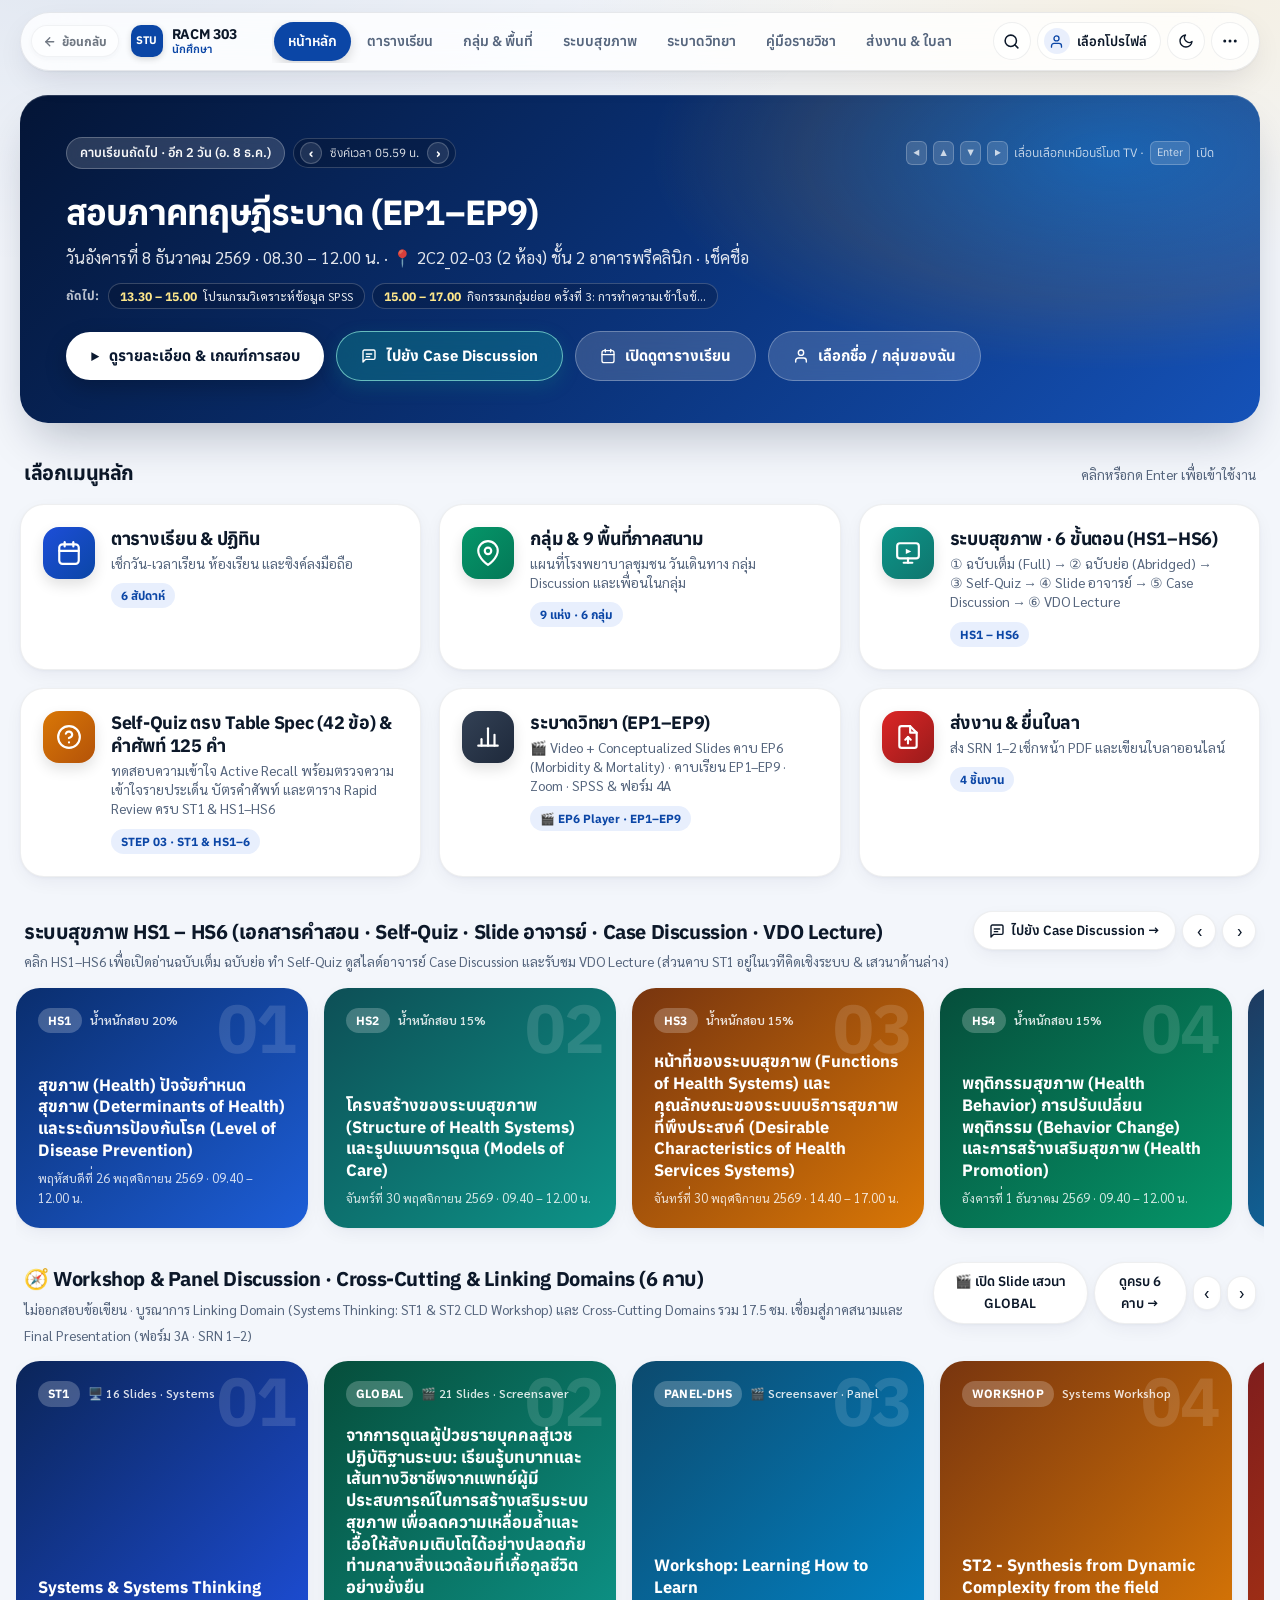
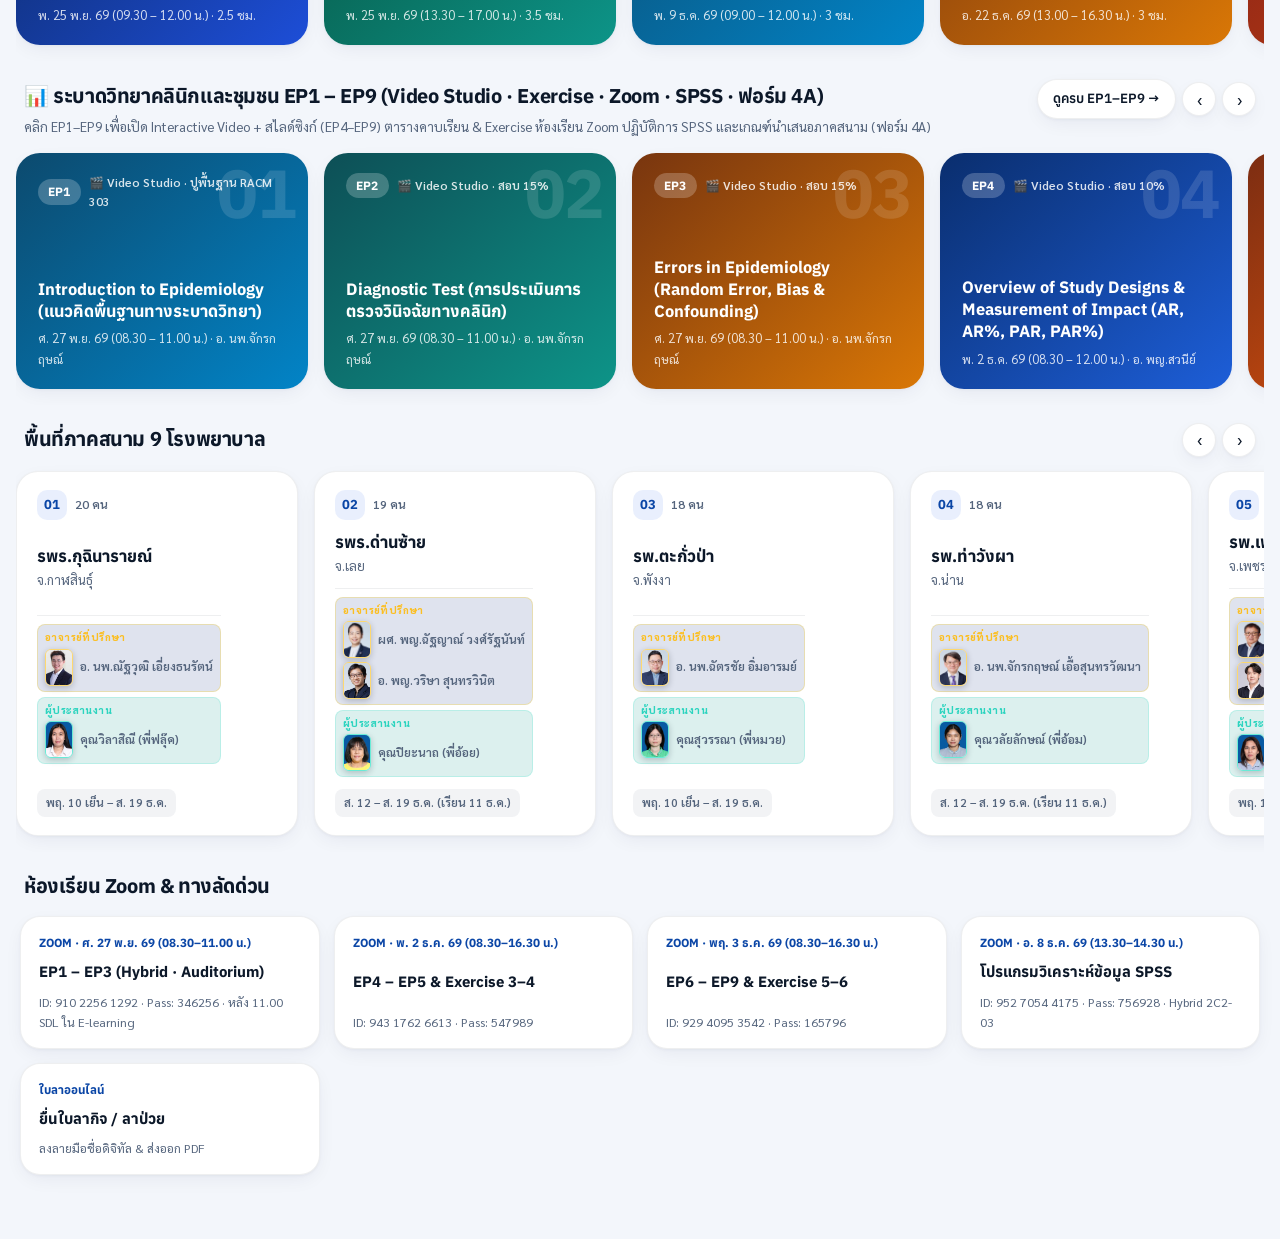
==== index.html @ c3881801 "feat(self-quiz): align all HS1-HS6 & ST1 Self-Quiz items (42 Qs) directly to Table Spec Competencies" ====
<!DOCTYPE html>
<html lang="th" data-role="student">
<head>
  <meta charset="utf-8">
  <meta name="viewport" content="width=device-width, initial-scale=1, minimum-scale=0.5, maximum-scale=5, user-scalable=yes, viewport-fit=cover, interactive-widget=resizes-content">
  <title>🔵 [STUDENT] RACM 303 (ปีการศึกษา 2569) · Student Portal สำหรับนักศึกษาแพทย์ชั้นปีที่ 3</title>
  <meta name="description" content="🔵 [STUDENT PORTAL] พอร์ทัลฝั่งนักศึกษาแพทย์ชั้นปีที่ 3 (โทนสีน้ำเงิน) รายวิชา RACM 303 เวชศาสตร์ชุมชนและวิทยาศาสตร์ระบบสุขภาพ ปีการศึกษา 2569 พร้อมปฏิทิน Google Calendar / Apple iCal (.ics) กรณีศึกษา Discussion HS1–HS6 คู่มือรายวิชา และเอกสารคำสอน">
  <meta name="theme-color" content="#0b46a6">
  <meta property="og:type" content="website">
  <meta property="og:site_name" content="RACM 303 — STUDENT PORTAL (สำหรับนักศึกษา)">
  <meta property="og:title" content="🔵 [STUDENT] RACM 303 (2569) · Student Portal สำหรับนักศึกษาแพทย์ชั้นปีที่ 3">
  <meta property="og:description" content="พอร์ทัลฝั่งนักศึกษา (Student · โทนสีน้ำเงิน) — ปฏิทินเรียน กลุ่มภาคสนาม 9 แห่ง เอกสาร HS1–HS6 และใบงาน Discussion (ไม่มีเฉลยอาจารย์)">
  <meta property="og:url" content="https://smartwoo.github.io/racm303-2569-student/">
  <meta name="twitter:card" content="summary">
  <meta name="twitter:title" content="🔵 [STUDENT] RACM 303 (2569) · Student Portal สำหรับนักศึกษาแพทย์ชั้นปีที่ 3">
  <link rel="icon" type="image/svg+xml" href="data:image/svg+xml,%3Csvg xmlns='http://www.w3.org/2000/svg' viewBox='0 0 64 64'%3E%3Crect width='64' height='64' rx='15' fill='%230b46a6'/%3E%3Crect x='3' y='3' width='58' height='58' rx='12' fill='none' stroke='%2360a5fa' stroke-width='3'/%3E%3Ctext x='32' y='41' text-anchor='middle' font-family='Arial,sans-serif' font-size='23' font-weight='900' fill='%23ffffff'%3ESTU%3C/text%3E%3C/svg%3E">
  <link rel="preconnect" href="https://fonts.googleapis.com">
  <link rel="preconnect" href="https://fonts.gstatic.com" crossorigin>
  <link href="https://fonts.googleapis.com/css2?family=Anuphan:wght@500;600;700&family=JetBrains+Mono:wght@500;700&family=Plus+Jakarta+Sans:wght@500;600;700;800&family=Sarabun:wght@400;500;600;700&display=swap" rel="stylesheet">
  <script>(function(){try{var t=localStorage.getItem("racm303_theme");if(t==="dark")document.documentElement.setAttribute("data-theme","dark");var l=localStorage.getItem("racm303_lang");if(l==="en"){document.documentElement.lang="en";document.documentElement.setAttribute("data-lang","en");}}catch(_){}})();</script>
  <link rel="stylesheet" href="assets/styles.css?v=20261128specquiz42">
  <link rel="stylesheet" href="assets/tv_ui.css?v=20261128hssdom1">
  <link rel="stylesheet" href="assets/orientation_live.css?v=20261126nokahoot1">
  <link rel="stylesheet" href="assets/st1_slides.css?v=20261125st1m5">
  <link rel="stylesheet" href="assets/panel_screensaver_slides.css?v=20261128qrfix2">
  <link rel="stylesheet" href="assets/gdrive_pdf_preview.css?v=20261124pdf24">
  <link rel="stylesheet" href="assets/hsd_room_qr.css?v=20261126rstchk2">
  <meta http-equiv="Cache-Control" content="no-cache, no-store, must-revalidate">
  <meta http-equiv="Pragma" content="no-cache">
  <meta http-equiv="Expires" content="0">
  <script data-build-ver="20261128specquiz42">(function(){try{if(location.protocol!=="https:")return;var cur="20261128specquiz42";fetch(location.pathname+"?_bv="+Date.now(),{cache:"no-store"}).then(function(r){return r.ok?r.text():"";}).then(function(h){var m=h&&h.match(/data-build-ver="([^"]+)"/);if(m&&m[1]&&m[1]!==cur&&sessionStorage.getItem("racm_bv_reloaded")!==m[1]){sessionStorage.setItem("racm_bv_reloaded",m[1]);var u=new URL(location.href);u.searchParams.set("v",m[1]);location.replace(u.toString());}}).catch(function(){});}catch(_){}})();</script>
</head>
<body class="role-student">
  <header class="masthead student-masthead tv-masthead">
    <div class="portal-role-ribbon is-student" role="region" aria-label="แถบระบุฝั่งผู้ใช้งานพอร์ทัลนักศึกษา">
      <div class="role-ribbon-inner">
        <div class="role-ribbon-left">
          <span class="role-identity-pill is-student" id="roleIdentityBadge">🔵 STUDENT PORTAL · สำหรับนักศึกษาแพทย์ชั้นปีที่ 3 (โทนสีน้ำเงิน)</span>
          <span class="role-url-chip" title="ลิงก์ GitHub Pages สำหรับนักศึกษา">🔗 github: <strong>racm303-2569-student</strong></span>
        </div>
        <div class="role-ribbon-right">
          <a class="role-switch-pill is-to-faculty" id="stuOpenFacultySiteLink" href="https://smartwoo.github.io/racm303-2569-faculty-member/" target="_blank" rel="noopener" title="สำหรับคณาจารย์ คลิกเพื่อสลับไปพอร์ทัลอาจารย์ (โทนสีแดง)">🔴 สำหรับอาจารย์: เปิด Faculty Member Portal ↗</a>
        </div>
      </div>
    </div>
    <div class="head-inner">
      <div class="head-top">
        <div>
          <p class="dept-line">🔵 STUDENT · RACM 303 · COMMUNITY MEDICINE &amp; HEALTH SYSTEMS SCIENCE · ปีการศึกษา 2569</p>
          <h1>พอร์ทัลนักศึกษา (Student) · เวชศาสตร์ชุมชนและวิทยาศาสตร์ระบบสุขภาพ</h1>
          <p class="head-subtitle">พุธที่ 25 พฤศจิกายน – พุธที่ 30 ธันวาคม 2569 · สถาบันการแพทย์จักรีนฤบดินทร์ (CNMI) และโรงพยาบาลในพื้นที่ฝึกภาคสนาม 9 แห่ง</p>
        </div>
        <div class="head-links">
          <div class="top-pref-controls" role="group" aria-label="สลับภาษาและโหมดสีหน้าจอ">
            <button class="pref-pill-btn" id="langToggleBtn" type="button" title="สลับภาษา TH / EN"><span class="pref-lang-opt is-active">TH</span><span class="pref-sep">/</span><span class="pref-lang-opt">EN</span></button>
            <button class="pref-pill-btn is-theme-seg" id="themeToggleBtn" type="button" aria-pressed="false" title="สลับโหมดสว่าง / โหมดมืด"><span class="pref-theme-opt is-active" data-theme-pick="light">☀️ โหมดสว่าง</span><span class="pref-theme-opt" data-theme-pick="dark">🌙 โหมดมืด</span></button>
          </div>
          <button class="ghost-link" id="studentQuickLeaveTopBtn" type="button">📝 ยื่นใบลากิจ / ลาป่วย</button>
          <a class="ghost-link" id="studentElearningLink" href="https://elearning.ra.mahidol.ac.th/ramed/course/view.php?id=398" target="_blank" rel="noopener">ห้องเรียน E-learning ↗</a>
          <a class="ghost-link" id="studentSurveyFormLink" href="https://forms.gle/1Gsg2SmSfuuEwmcE9" target="_blank" rel="noopener">ส่งสไลด์ &amp; Health Survey ↗</a>
        </div>
      </div>

      <div class="personal-bar universal-search-bar" aria-label="ค้นหาทุกอย่างในรายวิชาตามคำสำคัญ">
        <label for="personalStudentInput">🔍 ค้นหาด่วน:</label>
        <div class="personal-input-wrap omnibox-wrap" id="universalOmniboxWrap">
          <input id="personalStudentInput" type="search" autocomplete="off" placeholder="ค้นหาได้ทุกอย่างตาม Keyword — รหัส/ชื่อ นศ., คาบเรียน, เอกสาร HS1–HS6, คำศัพท์, คู่มือ, พื้นที่ภาคสนาม, ใบลา…">
          <datalist id="studentLookupList"></datalist>
          <div class="omnibox-dropdown" id="universalOmniboxDropdown" hidden></div>
        </div>
        <div class="personal-summary" id="personalSummary"></div>
        <button class="personal-clear" id="clearPersonalBtn" type="button" hidden>ล้างค่าของฉัน</button>
      </div>

      <div class="nav-hierarchy-dock" id="mainNavHierarchyDock">
        <div class="nav-scroll-shell" id="primaryNavScrollShell">
          <button class="nav-scroll-btn is-left" type="button" aria-label="เลื่อนหมวดหมู่ไปทางซ้าย" hidden>‹</button>
          <div class="nav-primary-bar" id="primaryCategoryBar" role="menubar" aria-label="หมวดเนื้อหาหลัก">
            <button class="nav-group-btn" type="button" data-nav-cat="schedule-classroom" aria-expanded="true">
              <span class="ngb-top"><span class="ngb-ico">📅</span><span class="ngb-title">ตารางเรียนและห้องเรียน</span><span class="ngb-pill">2 หมวด</span></span>
              <span class="ngb-sub">ปฏิทินตารางเรียน · ผังห้องเรียน 6 กลุ่ม</span>
            </button>
            <button class="nav-group-btn" type="button" data-nav-cat="fieldwork" aria-expanded="false">
              <span class="ngb-top"><span class="ngb-ico">🏥</span><span class="ngb-title">กลุ่มพื้นที่ภาคสนาม</span><span class="ngb-pill">9 แห่ง</span></span>
              <span class="ngb-sub">โรงพยาบาลภาคสนาม · จังหวัด · แผนที่ 3D</span>
            </button>
            <button class="nav-group-btn" type="button" data-nav-cat="knowledge" aria-expanded="false">
              <span class="ngb-top"><span class="ngb-ico">🏥</span><span class="ngb-title">ระบบสุขภาพ</span><span class="ngb-pill">Core + Cross-Cutting &amp; Linking</span></span>
              <span class="ngb-sub">Core Domains (HS1–6) · Workshop &amp; Panel (Cross-Cutting &amp; Linking) · Discussion · โจทย์</span>
            </button>
            <button class="nav-group-btn" type="button" data-nav-cat="epidemiology" aria-expanded="false">
              <span class="ngb-top"><span class="ngb-ico">📊</span><span class="ngb-title">ระบาดวิทยา</span><span class="ngb-pill">EP1–EP9</span></span>
              <span class="ngb-sub">คาบเรียน EP1–EP9 · Exercise 1–6 · ห้องเรียน Zoom · SPSS &amp; ฟอร์ม 4A</span>
            </button>
            <button class="nav-group-btn" type="button" data-nav-cat="manual" aria-expanded="false">
              <span class="ngb-top"><span class="ngb-ico">📘</span><span class="ngb-title">คู่มือรายวิชา</span><span class="ngb-pill">17 บท</span></span>
              <span class="ngb-sub">คู่มือรายวิชา 2569 · เกณฑ์การสอบ &amp; ภาคสนาม · แบบฟอร์ม 1A–4A</span>
            </button>
            <button class="nav-group-btn" type="button" data-nav-cat="admin" aria-expanded="false">
              <span class="ngb-top"><span class="ngb-ico">🗂️</span><span class="ngb-title">ส่งงานและธุรการ</span><span class="ngb-pill">2 หมวด</span></span>
              <span class="ngb-sub">ส่งงาน E-learning · ใบลาออนไลน์</span>
            </button>
          </div>
          <button class="nav-scroll-btn is-right" type="button" aria-label="เลื่อนหมวดหมู่ไปทางขวา" hidden>เลื่อน ›</button>
        </div>

        <div class="nav-subtabs-dock" id="secondarySubtabsDock">
          <span class="nav-subtabs-kicker" id="secondarySubtabsKicker">หมวดย่อย:</span>
          <div class="nav-scroll-shell is-sub" id="secondaryNavScrollShell">
            <button class="nav-scroll-btn is-left" type="button" aria-label="เลื่อนแท็บย่อยไปทางซ้าย" hidden>‹</button>
            <nav class="nav-tabs" id="secondaryNavTabs" role="tablist" aria-label="หมวดเนื้อหาย่อย">
              <button class="nav-tab" id="tabBtnSchedule" role="tab" data-tab="schedule" data-nav-cat="schedule-classroom" aria-selected="true" type="button">ปฏิทินและตารางเรียน</button>
              <button class="nav-tab" id="tabBtnDiscussion" role="tab" data-tab="discussion" data-nav-cat="schedule-classroom" aria-selected="false" type="button">ผังกลุ่มและห้องเรียน <span class="tab-count">6 กลุ่ม</span></button>
              <button class="nav-tab" id="tabBtnFieldwork" role="tab" data-tab="fieldwork" data-nav-cat="fieldwork" aria-selected="false" type="button" hidden>กลุ่มพื้นที่ภาคสนาม <span class="tab-count">9 แห่ง</span></button>
              <button class="nav-tab" id="tabBtnTextbooks" role="tab" data-tab="textbooks" data-nav-cat="knowledge" aria-selected="false" type="button" hidden>บทเรียนหลัก HS1–HS6 <span class="tab-count">Core Domains</span></button>
              <button class="nav-tab" id="tabBtnSystemsForum" role="tab" data-tab="systems-forum" data-nav-cat="knowledge" aria-selected="false" type="button" hidden>Workshop &amp; Panel Discussion <span class="tab-count">Cross-Cutting &amp; Linking</span></button>
              <button class="nav-tab" id="tabBtnHsDiscussion" role="tab" data-tab="hs-discussion" data-nav-cat="knowledge" aria-selected="false" type="button" hidden>Discussion ระบบสุขภาพ <span class="tab-count">HS1–HS6</span></button>
              <button class="nav-tab" id="tabBtnPractice" role="tab" data-tab="practice" data-nav-cat="knowledge" aria-selected="false" type="button" hidden>คำศัพท์และโจทย์ฝึกหัด <span class="tab-count">42 ข้อ</span></button>
              <button class="nav-tab" id="tabBtnEpidemiology" role="tab" data-tab="epidemiology" data-nav-cat="epidemiology" aria-selected="false" type="button" hidden>ระบาดวิทยา <span class="tab-count">EP1–EP9</span></button>
              <button class="nav-tab" id="tabBtnManual" role="tab" data-tab="manual" data-nav-cat="manual" aria-selected="false" type="button" hidden>คู่มือรายวิชา 2569 <span class="tab-count">17 บท</span></button>
              <button class="nav-tab" id="tabBtnSubmissions" role="tab" data-tab="submissions" data-nav-cat="admin" aria-selected="false" type="button" hidden>การส่งงานและ E-learning <span class="tab-count">4 งาน</span></button>
              <button class="nav-tab" id="tabBtnLeave" role="tab" data-tab="leave" data-nav-cat="admin" aria-selected="false" type="button" hidden>ใบลากิจ / ลาป่วย <span class="tab-count" id="leaveNavCountBadge">เซ็นออนไลน์</span></button>
            </nav>
            <button class="nav-scroll-btn is-right" type="button" aria-label="เลื่อนแท็บย่อยไปทางขวา" hidden>เลื่อน ›</button>
          </div>
        </div>
      </div>
    </div>
  </header>

  <main class="portal-main">
    <!-- TAB 0: APPLE TV / GOOGLE TV SIMPLIFIED HOME LAUNCHER -->
    <section class="tab-panel" id="panel-home" aria-label="หน้าหลัก RACM 303"></section>

    <!-- TAB 1: GOOGLE CALENDAR & APPLE ICAL SCHEDULE -->
    <section class="tab-panel" id="panel-schedule" aria-labelledby="tabBtnSchedule" hidden>
      <div class="section-header">
        <div>
          <h2>ปฏิทินและตารางกิจกรรมการเรียนการสอน ปีการศึกษา 2569</h2>
          <p>ลงชื่อเข้าเรียนได้ 15 นาทีก่อนเวลาเรียน · กรองตารางส่วนตัวหรือเฉพาะกลุ่ม เรียงลำดับ (Sort) ได้ทุกคอลัมน์ และบันทึกลง <strong>Google Calendar / Apple Calendar (iCal) (.ics)</strong> หรือส่งออกเป็น <strong>Excel / PDF / Word</strong> ในแผงเดียว</p>
        </div>
        <div class="cal-export-group">
          <button class="btn zoom-pill-btn" id="toggleZoomDrawerBtn" type="button" aria-expanded="false">🎥 รวมลิงก์ห้องเรียน Zoom (4 ห้อง)</button>
        </div>
      </div>

      <!-- Collapsible Zoom Classroom Hub & Unified Import Guide -->
      <div class="zoom-sync-drawer" id="zoomSyncDrawer" hidden>
        <div class="zoom-sync-grid">
          <div>
            <h3 style="margin:0 0 10px;font-family:var(--font-display);font-size:16.5px;color:var(--brand-deep)">รวมลิงก์ห้องเรียนออนไลน์ Zoom ประจำรายวิชา (ฝังอยู่ในไฟล์ปฏิทิน .ics และตาราง .xlsx แล้ว)</h3>
            <div class="zoom-rooms-list" id="zoomRoomsHubList"></div>
          </div>
          <div class="sync-guide-box">
            <h4>วิธีบันทึกตารางเรียนเข้า Google Calendar / Apple Calendar (iCal)</h4>
            <ol>
              <li><strong>กรองและเรียงลำดับตามต้องการ:</strong> พิมพ์รหัสนักศึกษา 7 หลักหรือเลือกกลุ่มภาคสนามในแผงด้านล่าง เพื่อให้ระบบผูกห้อง Discussion และวันเดินทางภาคสนามของตัวเองอัตโนมัติ</li>
              <li><strong>บันทึกเข้า Google Calendar / Apple iCal / Outlook (.ics):</strong> กดปุ่ม <strong>บันทึกเข้า Google Calendar / iCal (.ics)</strong> (บน iPhone/iPad/Mac/Outlook กดเปิดไฟล์เพิ่มเข้าปฏิทินได้ทันที · บน Google Calendar ไปที่ <em>การตั้งค่า → นำเข้าและส่งออก (Import &amp; export)</em> แล้วเลือกไฟล์ <code>.ics</code>)</li>
              <li><strong>ซิงค์อัตโนมัติผ่านลิงก์ (Subscribe):</strong> กดปุ่ม <strong>🔗 ซิงค์อัตโนมัติ ▾</strong> เพื่อคัดลอกลิงก์ไปวางใน Google Calendar (<em>เพิ่มปฏิทิน → จาก URL</em>) หรือเปิดใน Apple iCal</li>
            </ol>
          </div>
        </div>
      </div>

      <!-- Unified Schedule Filter · Sort · Save to Calendar & Export Hub -->
      <div class="unified-sched-hub" id="schedUnifiedHub">
        <div class="filter-panel is-unified-sched-filters">
          <div class="filter-field">
            <label for="studioStudentInput">รหัสนักศึกษา / ชื่อ (ผูกตารางส่วนตัว)</label>
            <input id="studioStudentInput" list="studentLookupList" type="search" placeholder="เช่น 6702xxx หรือชื่อ-นามสกุล…" aria-label="ค้นหารหัสนักศึกษาหรือชื่อเพื่อสร้างปฏิทินส่วนตัว">
          </div>
          <div class="filter-field">
            <label for="schedAreaFilter">กลุ่มพื้นที่ภาคสนาม (9 แห่ง)</label>
            <select id="schedAreaFilter">
              <option value="">ทุกกลุ่มพื้นที่ภาคสนาม</option>
            </select>
          </div>
          <div class="filter-field">
            <label for="schedDiscFilter">กลุ่มอภิปราย HS (1–6)</label>
            <select id="schedDiscFilter">
              <option value="">ทุกกลุ่ม Discussion</option>
            </select>
          </div>
          <div class="filter-field">
            <label for="schedWeekFilter">สัปดาห์การเรียน</label>
            <select id="schedWeekFilter">
              <option value="">ทุกสัปดาห์ (สัปดาห์ที่ 1–6)</option>
              <option value="1">สัปดาห์ที่ 1 (25–27 พ.ย. 69)</option>
              <option value="2">สัปดาห์ที่ 2 (30 พ.ย. – 4 ธ.ค. 69)</option>
              <option value="3">สัปดาห์ที่ 3 (7–12 ธ.ค. 69 · สอบ EP &amp; เดินทาง)</option>
              <option value="4">สัปดาห์ที่ 4 (14–20 ธ.ค. 69 · ภาคสนาม)</option>
              <option value="5">สัปดาห์ที่ 5 (21–25 ธ.ค. 69 · สอบ HS &amp; สังเคราะห์)</option>
              <option value="6">สัปดาห์ที่ 6 (28–30 ธ.ค. 69 · นำเสนอภาคสนาม)</option>
            </select>
          </div>
          <div class="filter-field">
            <label for="schedCatFilter">หมวดกิจกรรม</label>
            <select id="schedCatFilter">
              <option value="">ทุกหมวดกิจกรรม</option>
              <option value="HS">วิทยาศาสตร์ระบบสุขภาพ (HS1–HS6)</option>
              <option value="EP">ระบาดวิทยาและสถิติ (EP1–EP9 · มี Zoom)</option>
              <option value="SG">กลุ่มย่อย &amp; ฝึกภาคสนาม (ครั้งที่ 1–10)</option>
              <option value="PANEL">เวทีเสวนา &amp; Workshop เชิงระบบ</option>
              <option value="EXAM">การสอบ &amp; กำหนดส่งงาน</option>
            </select>
          </div>
          <div class="filter-field">
            <label for="schedTeacherFilter">อาจารย์ผู้สอน</label>
            <select id="schedTeacherFilter">
              <option value="">อาจารย์ทั้งหมด</option>
            </select>
          </div>
          <div class="filter-field">
            <label for="schedSortSelect">⇅ เรียงลำดับตาราง (Sort)</label>
            <select id="schedSortSelect" aria-label="เรียงลำดับตารางกิจกรรมการเรียนการสอน">
              <option value="date-asc">วัน-เวลาเรียน (เก่า → ใหม่)</option>
              <option value="date-desc">วัน-เวลาเรียน (ใหม่ → เก่า)</option>
              <option value="category-asc">หมวดกิจกรรม (HS · EP · กลุ่มย่อย · สอบ)</option>
              <option value="code-asc">รหัสคาบเรียน (A → Z)</option>
              <option value="title-asc">หัวข้อคาบเรียน (ก → ฮ)</option>
              <option value="lecturer-asc">อาจารย์ผู้สอน (ก → ฮ)</option>
              <option value="room-asc">ห้องเรียน / สถานที่ (ก → ฮ)</option>
              <option value="media-first">คาบที่มี Slide / Zoom ขึ้นก่อน</option>
            </select>
          </div>
          <div class="filter-field">
            <label for="schedSearchInput">ค้นหาหัวข้อ / ห้องเรียน / รหัสคาบ</label>
            <input id="schedSearchInput" type="search" placeholder="เช่น Zoom, COM-B, 2C2-03, Outbreak…">
          </div>
        </div>

        <div class="unified-sched-export-bar">
          <div class="useb-status-side">
            <div class="cal-target-summary is-inline-hub-summary" id="calTargetSummaryBox">กำลังโหลดข้อมูลตารางเรียน…</div>
            <button class="btn sm" id="resetSchedFiltersBtn" type="button">↺ ล้างตัวกรอง</button>
          </div>
          <div class="useb-actions-side">
            <button class="btn cal-ics-btn" id="exportIcsBtn" type="button" title="บันทึกไฟล์ปฏิทินมาตรฐาน .ics ลงใน Google Calendar, Apple Calendar (iCal) หรือ Outlook พร้อมฝังลิงก์ Zoom"><svg class="btn-ico" viewBox="0 0 24 24" fill="none" stroke="currentColor" stroke-width="2" stroke-linecap="round" stroke-linejoin="round" aria-hidden="true"><rect x="3" y="4" width="18" height="18" rx="2"/><line x1="16" y1="2" x2="16" y2="6"/><line x1="8" y1="2" x2="8" y2="6"/><line x1="3" y1="10" x2="21" y2="10"/></svg><span data-btn-label>บันทึกเข้า Google Calendar / iCal (.ics)</span></button>
            <button class="btn sm teal" id="toggleCalSubDrawerBtn" type="button" aria-expanded="false" title="รับลิงก์ Subscribe .ics เพื่อซิงค์อัปเดตอัตโนมัติเข้า Google Calendar หรือ Apple Calendar (iCal)">🔗 ซิงค์อัตโนมัติ ▾</button>
            <a class="btn xlsx-green" id="dlScheduleExcelBtn" href="downloads/ตารางเรียนปี_3-2569_ฉบับปรับปรุง.xlsx?v=20261124pdf31" download="ตารางเรียน_RACM303_2569.xlsx" title="ส่งออกตารางเรียนตามตัวกรองและการเรียงลำดับปัจจุบันเป็นไฟล์ Microsoft Excel (.xlsx)"><svg class="btn-ico" viewBox="0 0 24 24" fill="none" stroke="currentColor" stroke-width="2" stroke-linecap="round" stroke-linejoin="round" aria-hidden="true"><rect x="3" y="3" width="18" height="18" rx="2"/><path d="M3 9h18"/><path d="M3 15h18"/><path d="M9 3v18"/></svg><span data-btn-label>Export as .xlsx</span></a>
            <a class="btn pdf-red" id="exportSchedulePdfBtn" href="exports/pdf/RACM303_2569_Schedule.pdf?v=20261124pdf31" data-pdf-preview-title="ตารางการเรียนการสอน รายวิชา RACM 303 ปีการศึกษา 2569 (24 หน้า).pdf" download="ตารางเรียน_RACM303_2569.pdf" title="ส่งออกตารางเรียนเป็นไฟล์ PDF"><svg class="btn-ico" viewBox="0 0 24 24" fill="none" stroke="currentColor" stroke-width="2" stroke-linecap="round" stroke-linejoin="round" aria-hidden="true"><path d="M14 2H6a2 2 0 0 0-2 2v16a2 2 0 0 0 2 2h12a2 2 0 0 0 2-2V8z"/><path d="M14 2v6h6"/><path d="M12 18v-6"/><path d="m9.5 15.5 2.5 2.5 2.5-2.5"/></svg>Export as PDF</a>
            <a class="btn docx-blue" id="exportScheduleDocxBtn" href="exports/docx/RACM303_2569_Schedule.docx?v=20261124pdf31" download="ตารางเรียน_RACM303_2569.docx" title="ส่งออกตารางเรียนเป็นไฟล์ Microsoft Word (.docx)"><svg class="btn-ico" viewBox="0 0 24 24" fill="none" stroke="currentColor" stroke-width="2" stroke-linecap="round" stroke-linejoin="round" aria-hidden="true"><path d="M14.5 2H6a2 2 0 0 0-2 2v16a2 2 0 0 0 2 2h12a2 2 0 0 0 2-2V7.5L14.5 2z"/><polyline points="14 2 14 8 20 8"/><line x1="8" y1="13" x2="16" y2="13"/><line x1="8" y1="17" x2="13.5" y2="17"/></svg>Export as .docx</a>
            <button class="btn print-ink" id="printScheduleBtn" type="button" title="สั่งพิมพ์ตารางเรียน (Print)"><svg class="btn-ico" viewBox="0 0 24 24" fill="none" stroke="currentColor" stroke-width="2" stroke-linecap="round" stroke-linejoin="round" aria-hidden="true"><polyline points="6 9 6 2 18 2 18 9"/><path d="M6 18H4a2 2 0 0 1-2-2v-5a2 2 0 0 1 2-2h16a2 2 0 0 1 2 2v5a2 2 0 0 1-2 2h-2"/><rect x="6" y="14" width="12" height="8"/></svg>Print</button>
          </div>
        </div>

        <div class="cal-sub-inline-drawer" id="calSubInlineDrawer" hidden>
          <div class="cal-sub-label">🔄 ลิงก์ Subscribe ปฏิทินอัตโนมัติ (.ics) สำหรับชุดตัวกรองปัจจุบัน — เมื่อตารางมีการแก้ไข ปฏิทินในเครื่องจะอัปเดตตามเอง:</div>
          <div class="cal-sub-url-row">
            <input class="cal-sub-url-input" id="studioSubscribeUrlInput" type="text" readonly aria-label="ลิงก์สมัครรับปฏิทิน .ics สำหรับ Google Calendar และ Apple iCal">
            <button class="btn sm teal" id="studioCopySubUrlBtn" type="button">📋 คัดลอกลิงก์ใส่ Google Calendar</button>
            <a class="btn sm primary" id="studioWebcalLink" href="webcal://smartwoo.github.io/racm303-2569-student/calendars/all.ics">📅 เปิดซิงค์ใน Apple Calendar (iCal) ↗</a>
          </div>
          <div class="cal-sub-hint">วิธีใช้: <strong>Apple Calendar (iCal) / iPhone / iPad / Mac</strong> กดปุ่มเปิดซิงค์หรือดับเบิลคลิกไฟล์ <code>.ics</code> ได้ทันที · <strong>Google Calendar</strong> ไปที่ไอคอนเฟือง <em>การตั้งค่า &gt; นำเข้าและส่งออก</em> (สำหรับไฟล์ <code>.ics</code>) หรือ <em>เพิ่มปฏิทิน &gt; จาก URL</em> (สำหรับวางลิงก์ซิงค์อัตโนมัติ)</div>
        </div>
      </div>

      <!-- macOS / iPadOS Calendar Top Navigation Bar -->
      <div class="cal-topbar">
        <div class="cal-nav-left">
          <div class="cal-stepper" id="calWeekStepper" aria-label="ทางลัดสัปดาห์เปิดวิชา">
            <button type="button" id="calStartWeekBtn" title="เลื่อนกลับไปยังสัปดาห์เปิดวิชา (สัปดาห์ที่ 1)">สัปดาห์เปิดวิชา</button>
          </div>
          <h3 class="cal-period-title" id="calPeriodTitle">พฤศจิกายน – ธันวาคม 2569 (ครบ 6 สัปดาห์)</h3>
        </div>

        <div class="cal-topbar-right">
          <div class="cal-segmented" role="group" aria-label="มุมมองปฏิทิน">
            <button class="cal-seg-btn" id="schedSubMonthBtn" data-sched-sub="month" aria-pressed="false" type="button">เดือน</button>
            <button class="cal-seg-btn" id="schedSubWeekBtn" data-sched-sub="week" aria-pressed="true" type="button">สัปดาห์</button>
            <button class="cal-seg-btn" id="schedSubDailyBtn" data-sched-sub="daily" aria-pressed="false" type="button">รายคาบ</button>
            <button class="cal-seg-btn" id="schedSubTableBtn" data-sched-sub="table" aria-pressed="false" type="button" title="ตารางรวมทุกคาบ คลิกหัวคอลัมน์เพื่อเรียงลำดับ (Sort) ได้ทันที">≡ ตารางรวม (Sort ได้)</button>
            <button class="cal-seg-btn" id="schedSubSpecBtn" data-sched-sub="spec" aria-pressed="false" type="button">หมุนเวียน HS</button>
          </div>
          <button class="cal-sidebar-toggle-btn" id="toggleCalSidebarBtn" type="button" aria-expanded="true" title="แสดงหรือซ่อนแถบกำหนดการสำคัญด้านข้าง">◫ กำหนดการสำคัญ</button>
        </div>
      </div>

      <div class="toolbar-row">
        <span class="status-text" id="schedStatusText" role="status">กำลังโหลดตารางสอน…</span>
        <div class="cal-legend" aria-label="สัญลักษณ์สีหมวดหมู่">
          <span class="cal-legend-item"><i class="cal-dot cat-HS"></i>ระบบสุขภาพ (HS)</span>
          <span class="cal-legend-item"><i class="cal-dot cat-EP"></i>ระบาดวิทยา (EP/Zoom)</span>
          <span class="cal-legend-item"><i class="cal-dot cat-SG"></i>กลุ่มย่อย &amp; ภาคสนาม</span>
          <span class="cal-legend-item"><i class="cal-dot cat-PANEL"></i>เสวนาเชิงระบบ</span>
          <span class="cal-legend-item"><i class="cal-dot cat-EXAM"></i>สอบ &amp; ส่งงาน</span>
          <span class="cal-legend-item"><i class="cal-dot cat-HOLIDAY"></i>วันหยุดราชการ</span>
        </div>
      </div>

      <!-- macOS / iPadOS Split-View: Calendar Main Canvas + Side-Tab Inspector -->
      <div class="cal-workspace-split" id="calWorkspaceSplit">
        <div class="cal-workspace-main">
          <div id="schedMonthWrap" hidden>
            <div id="schedMonthContent"></div>
          </div>

          <div id="schedWeekWrap">
            <div id="schedWeekContent"></div>
          </div>

          <div id="schedDailyWrap" hidden>
            <div id="scheduleSessionsContainer"></div>
          </div>

          <div id="schedTableWrap" hidden>
            <div id="schedTableContent"></div>
          </div>

          <div id="schedSpecWrap" hidden>
            <div id="schedSpecContent"></div>
          </div>
        </div>

        <!-- Side-Tab Inspector Right Beside Calendar -->
        <aside class="cal-side-inspector" id="calSideInspector" aria-label="แถบด้านข้างกำหนดการสำคัญและทางลัดปฏิทิน">
          <div class="cal-side-head">
            <div class="cal-side-tabs" role="tablist" aria-label="แท็บข้อมูลข้างปฏิทิน">
              <button class="cal-side-tab" id="calSideTabMilestones" data-side-tab="milestones" role="tab" aria-selected="true" type="button">วันสำคัญ (7)</button>
              <button class="cal-side-tab" id="calSideTabZoom" data-side-tab="zoom" role="tab" aria-selected="false" type="button">Zoom (3)</button>
              <button class="cal-side-tab" id="calSideTabSync" data-side-tab="sync" role="tab" aria-selected="false" type="button">Google Cal / iCal</button>
            </div>
          </div>

          <div class="cal-side-pane" id="calSideMilestonesPane" role="tabpanel">
            <p class="cal-side-caption">คลิกที่การ์ดเพื่อเปิดสัปดาห์นั้นในปฏิทิน หรือไปที่หน้าส่งงาน/ภาคสนามทันที</p>
            <div class="milestone-strip" id="milestoneStrip"></div>
          </div>

          <div class="cal-side-pane" id="calSideZoomPane" role="tabpanel" hidden>
            <p class="cal-side-caption">ห้องเรียนออนไลน์ระบาดวิทยา (ฝังอยู่ในไฟล์ .ics และ .xlsx ทุกคาบแล้ว)</p>
            <div class="side-zoom-list" id="calSideZoomList"></div>
          </div>

          <div class="cal-side-pane" id="calSideSyncPane" role="tabpanel" hidden>
            <p class="cal-side-caption" id="calSideSyncTargetLabel">บันทึกตารางปัจจุบันเข้า Google Calendar / Apple Calendar (iCal) (.ics) หรือส่งออก Excel (.xlsx)</p>
            <div class="side-sync-stack">
              <a class="btn primary" id="sideWebcalQuickLink" href="webcal://smartwoo.github.io/racm303-2569-student/calendars/all.ics">ซิงค์อัตโนมัติเข้า Apple Calendar (iCal) ↗</a>
              <button class="btn cal-ics-btn" id="sideDlIcsQuickBtn" type="button"><svg class="btn-ico" viewBox="0 0 24 24" fill="none" stroke="currentColor" stroke-width="2" stroke-linecap="round" stroke-linejoin="round" aria-hidden="true"><rect x="3" y="4" width="18" height="18" rx="2"/><line x1="16" y1="2" x2="16" y2="6"/><line x1="8" y1="2" x2="8" y2="6"/><line x1="3" y1="10" x2="21" y2="10"/></svg><span data-btn-label>บันทึกเข้า Google Calendar / iCal (.ics)</span></button>
              <button class="btn xlsx-green" id="sideDlXlsxQuickBtn" type="button"><svg class="btn-ico" viewBox="0 0 24 24" fill="none" stroke="currentColor" stroke-width="2" stroke-linecap="round" stroke-linejoin="round" aria-hidden="true"><rect x="3" y="3" width="18" height="18" rx="2"/><path d="M3 9h18"/><path d="M3 15h18"/><path d="M9 3v18"/></svg><span data-btn-label>Export as .xlsx</span></button>
              <button class="btn sm teal" id="sideOpenFullStudioBtn" type="button">ตั้งค่าตัวกรอง &amp; ลิงก์ Subscribe ด้านบน ↑</button>
            </div>
          </div>
        </aside>
      </div>
    </section>

    <!-- SECTION: DISCUSSION HEALTH SYSTEMS (HS1–HS6 · 10 CASE SCENARIOS, SLIDE/SCROLL & 6-ROOM LIVE WORKSHEETS) -->
    <section class="tab-panel" id="panel-hs-discussion" aria-labelledby="tabBtnHsDiscussion" hidden>
      <div class="section-header" style="margin-bottom:10px">
        <div>
          <h2>Discussion ระบบสุขภาพ และกรณีศึกษา (Health Systems Discussion · HS1–HS6)</h2>
          <p>เลือกเปิดไฟล์สไลด์ .pptx แยกคาบจาก Google Drive (พร้อมสไลด์เปิดคาบเช็คชื่อกลุ่มย่อยในหน้าแรกของแต่ละคาบ) · สลับได้ทั้งโหมด <strong>สไลด์ 16:9</strong> และ <strong>เลื่อนอ่านยาว</strong></p>
        </div>
        <div class="header-actions hsd-no-print">
          <button class="btn sm teal" id="hsdExportMyAnswersBtn" type="button" title="ส่งออกคำตอบที่คุณพิมพ์ไว้ในใบงานเป็นไฟล์ Word (.docx)"><svg class="btn-ico" viewBox="0 0 24 24" fill="none" stroke="currentColor" stroke-width="2" stroke-linecap="round" stroke-linejoin="round" aria-hidden="true"><path d="M14.5 2H6a2 2 0 0 0-2 2v16a2 2 0 0 0 2 2h12a2 2 0 0 0 2-2V7.5L14.5 2z"/><polyline points="14 2 14 8 20 8"/><line x1="8" y1="13" x2="16" y2="13"/><line x1="8" y1="17" x2="13.5" y2="17"/></svg>Export คำตอบของฉัน (.docx)</button>
          <a class="btn sm pdf-red" id="hsdExportPdfBtn" href="exports/pdf/RACM303_2569_HS_Discussion_Worksheet.pdf" download="ใบงาน_Discussion_ระบบสุขภาพ_HS1-HS6_2569.pdf" title="ส่งออกชุดโจทย์และใบงานทั้งหมดเป็นไฟล์ PDF"><svg class="btn-ico" viewBox="0 0 24 24" fill="none" stroke="currentColor" stroke-width="2" stroke-linecap="round" stroke-linejoin="round" aria-hidden="true"><path d="M14 2H6a2 2 0 0 0-2 2v16a2 2 0 0 0 2 2h12a2 2 0 0 0 2-2V8z"/><path d="M14 2v6h6"/><path d="M12 18v-6"/><path d="m9.5 15.5 2.5 2.5 2.5-2.5"/></svg>Export as PDF</a>
          <a class="btn sm docx-blue" id="hsdExportDocxBtn" href="exports/docx/RACM303_2569_HS_Discussion_Worksheet.docx" download="ใบงาน_Discussion_ระบบสุขภาพ_HS1-HS6_2569.docx" title="ส่งออกชุดโจทย์และใบงานเปล่าเป็นไฟล์ Microsoft Word (.docx)"><svg class="btn-ico" viewBox="0 0 24 24" fill="none" stroke="currentColor" stroke-width="2" stroke-linecap="round" stroke-linejoin="round" aria-hidden="true"><path d="M14.5 2H6a2 2 0 0 0-2 2v16a2 2 0 0 0 2 2h12a2 2 0 0 0 2-2V7.5L14.5 2z"/><polyline points="14 2 14 8 20 8"/><line x1="8" y1="13" x2="16" y2="13"/><line x1="8" y1="17" x2="13.5" y2="17"/></svg>Export as .docx</a>
          <button class="btn sm print-ink" id="hsdPrintAllBtn" type="button" title="สั่งพิมพ์ใบงานพร้อมคำตอบที่กรอกไว้ (Print)"><svg class="btn-ico" viewBox="0 0 24 24" fill="none" stroke="currentColor" stroke-width="2" stroke-linecap="round" stroke-linejoin="round" aria-hidden="true"><polyline points="6 9 6 2 18 2 18 9"/><path d="M6 18H4a2 2 0 0 1-2-2v-5a2 2 0 0 1 2-2h16a2 2 0 0 1 2 2v5a2 2 0 0 1-2 2h-2"/><rect x="6" y="14" width="12" height="8"/></svg>Print</button>
        </div>
      </div>

      <div class="hsd-context-bar" id="hsdContextBar"></div>

      <!-- 6-Room Live Classroom Check-in Bar + Synchronized Countdown Timer -->
      <div class="hsd-live-bar hsd-no-print" id="hsdLiveClassroomBar" aria-label="ห้องอภิปรายกลุ่มย่อยสด 1–6 และนาฬิกาจับเวลา"></div>

      <div class="hsd-module-grid hsd-no-print" id="hsdModuleGrid" role="group" aria-label="เลือกบท Discussion ระบบสุขภาพ HS1–HS6"></div>

      <!-- Compact View Mode Switcher (Slide Each Case vs Full Scroll) & Filter Bar -->
      <div class="hsd-view-toolbar hsd-no-print">
        <div class="hsd-view-left">
          <div class="hsd-mode-segmented" role="group" aria-label="รูปแบบการแสดงผลโจทย์และช่องตอบ">
            <button class="hsd-mode-btn" id="hsdViewSlideBtn" data-hsd-vmode="slide" aria-pressed="true" type="button">▣ มุมมองสไลด์ PPT 16:9</button>
            <button class="hsd-mode-btn" id="hsdViewScrollBtn" data-hsd-vmode="scroll" aria-pressed="false" type="button">☰ เลื่อนอ่านยาว (Full Scroll)</button>
          </div>
          <button class="btn sm ppt-launch-fs-btn" id="hsdToggleTheaterBtn" type="button" title="ฉายสไลด์เต็มหน้าจอแบบไร้แถบหัวข้อเหมือนกด Slide Show (F5) ใน Microsoft PowerPoint (กด Esc เพื่อออก)">📺 ฉายสไลด์ Full Screen (F5)</button>
          <button class="btn sm ppt-launch-win-btn" id="hsdPopoutShareBtn" type="button" title="เปิดโหมดการอ่าน (PowerPoint Reading Mode) ในแท็บเบราว์เซอร์ใหม่ พร้อมปุ่มฉายสไลด์เต็มจอในแท็บนั้น">📖 Reading Mode · เปิดแท็บใหม่ ↗</button>
          <button class="btn sm" id="hsdToggleScenPaneBtn" type="button" title="ซ่อนหรือแสดงกรอบเนื้อหาสถานการณ์ด้านซ้ายเพื่อขยายช่องกรอกคำตอบให้เต็มจอ">◫ ขยายช่องกรอกเต็มความกว้าง</button>
        </div>
        <div class="hsd-view-right">
          <select id="hsdModuleSelect" aria-label="เลือกคาบอภิปรายระบบสุขภาพ" style="padding:5px 9px;font-size:12.8px;border-radius:7px;border:1px solid var(--line)">
            <option value="ALL">ครบทุกคาบ HS1–HS6 (11 กรณี)</option>
          </select>
          <input id="hsdSearchInput" type="search" placeholder="ค้นหาโจทย์ / คำสำคัญ…" aria-label="ค้นหาในสถานการณ์" style="width:185px;padding:5px 9px;font-size:12.8px;border-radius:7px;border:1px solid var(--line)">
          <span class="status-text" id="hsdStatusText" role="status" style="font-size:12.2px"></span>
          <span class="status-text" id="hsdSaveIndicator" style="font-size:12px;color:var(--teal-deep)">บันทึกอัตโนมัติ</span>
          <button class="btn sm" id="hsdResetFilterBtn" type="button">รีเซ็ต</button>
          <button class="btn sm" id="hsdClearAllDraftsBtn" type="button">ล้างคำตอบ</button>
        </div>
      </div>

      <div id="hsdCasesContainer"></div>
    </section>

    <!-- TAB 3: SEPARATED DISCUSSION GROUP ROSTER (HS1–HS6 · 6 GROUPS) -->
    <section class="tab-panel" id="panel-discussion" aria-labelledby="tabBtnDiscussion" hidden>
      <div class="section-header">
        <div>
          <h2>กลุ่มอภิปราย Discussion (HS1–HS6 · 6 กลุ่มย่อย · จัดกลุ่มตามพื้นที่ภาคสนาม)</h2>
          <p>สำรวจผังห้องเรียน 1C1-02 ถึง 1C1-07 ชั้น 1 (และ 2C2 × 3 ห้อง ชั้น 2 สำหรับ HS6) รูปถ่ายนักศึกษาครบ 169 คนพร้อมป้ายสีแยกตามแหล่งฝึกภาคสนามทั้ง 9 แห่ง และตารางหมุนเวียนอาจารย์ HS1–HS6</p>
        </div>
        <div class="header-actions">
          <button class="btn" id="toggleDiscOverviewBtn" type="button">ซ่อนผัง 6 กลุ่ม</button>
          <button class="btn" id="jumpToHsDiscCasesBtn" type="button">เปิดโจทย์ Discussion HS1–HS6 →</button>
          <a class="btn pdf-red" id="exportDiscPdfBtn" href="exports/pdf/RACM303_2569_Discussion_All.pdf" download="ใบรายชื่อ_Discussion_ครบ6กลุ่ม_RACM303_2569.pdf" title="ส่งออกใบรูปถ่ายสมาชิกกลุ่ม Discussion เป็นไฟล์ PDF"><svg class="btn-ico" viewBox="0 0 24 24" fill="none" stroke="currentColor" stroke-width="2" stroke-linecap="round" stroke-linejoin="round" aria-hidden="true"><path d="M14 2H6a2 2 0 0 0-2 2v16a2 2 0 0 0 2 2h12a2 2 0 0 0 2-2V8z"/><path d="M14 2v6h6"/><path d="M12 18v-6"/><path d="m9.5 15.5 2.5 2.5 2.5-2.5"/></svg>Export as PDF</a>
          <a class="btn docx-blue" id="exportDiscDocxBtn" href="exports/docx/RACM303_2569_Discussion_Roster.docx" download="รายชื่อสมาชิก_Discussion_RACM303_2569.docx" title="ส่งออกรายชื่อสมาชิกกลุ่ม Discussion เป็นไฟล์ Word (.docx)"><svg class="btn-ico" viewBox="0 0 24 24" fill="none" stroke="currentColor" stroke-width="2" stroke-linecap="round" stroke-linejoin="round" aria-hidden="true"><path d="M14.5 2H6a2 2 0 0 0-2 2v16a2 2 0 0 0 2 2h12a2 2 0 0 0 2-2V7.5L14.5 2z"/><polyline points="14 2 14 8 20 8"/><line x1="8" y1="13" x2="16" y2="13"/><line x1="8" y1="17" x2="13.5" y2="17"/></svg>Export as .docx</a>
          <button class="btn print-ink" id="discPrintTopBtn" type="button" title="พิมพ์ใบรายชื่อและรูปถ่ายลงกระดาษ A4 หน้าเดียว"><svg class="btn-ico" viewBox="0 0 24 24" fill="none" stroke="currentColor" stroke-width="2" stroke-linecap="round" stroke-linejoin="round" aria-hidden="true"><polyline points="6 9 6 2 18 2 18 9"/><path d="M6 18H4a2 2 0 0 1-2-2v-5a2 2 0 0 1 2-2h16a2 2 0 0 1 2 2v5a2 2 0 0 1-2 2h-2"/><rect x="6" y="14" width="12" height="8"/></svg>Print (1 หน้า A4)</button>
        </div>
      </div>

      <div class="context-banner" id="discContextBanner" hidden></div>
      <div class="disc-overview-grid" id="discOverviewGrid"></div>
      <div class="disc-rotation-banner" id="discRotationDetailBox" hidden></div>

      <div class="filter-panel">
        <div class="filter-field">
          <label for="discGroupSelect">เลือกกลุ่มอภิปราย Discussion (HS1–HS6)</label>
          <select id="discGroupSelect">
            <option value="">ทุกกลุ่ม Discussion 1–6 (แสดงทั้งหมด 169 คน)</option>
          </select>
        </div>
        <div class="filter-field">
          <label for="discAreaSubFilter">กรองตามป้ายสีกลุ่มพื้นที่ภาคสนาม (9 แห่ง)</label>
          <select id="discAreaSubFilter">
            <option value="">ทุกกลุ่มพื้นที่ภาคสนาม (แสดงครบทั้ง 9 สี)</option>
          </select>
        </div>
        <div class="filter-field">
          <label for="discSearchInput">ค้นหาสมาชิกในกลุ่ม Discussion</label>
          <input id="discSearchInput" type="search" placeholder="พิมพ์รหัสนักศึกษา 7 หลัก ชื่อ-นามสกุล หรือชื่อเล่น…">
        </div>
      </div>

      <div class="disc-area-legend-bar" id="discAreaLegendBar" aria-label="คลิกป้ายสีเพื่อกรองสมาชิกตามกลุ่มพื้นที่ภาคสนาม"></div>

      <div class="toolbar-row">
        <span class="status-text" id="discStatusText" role="status">กำลังโหลดรายชื่อสมาชิกกลุ่ม Discussion…</span>
        <button class="btn sm" id="discTogglePhotosBtn" type="button">ซ่อนรูปถ่าย (โหมดกะทัดรัด)</button>
        <button class="btn sm" id="discClearFiltersBtn" type="button">ล้างตัวกรอง</button>
        <button class="btn sm print-ink" id="discPrintBtn" type="button"><svg class="btn-ico" viewBox="0 0 24 24" fill="none" stroke="currentColor" stroke-width="2" stroke-linecap="round" stroke-linejoin="round" aria-hidden="true"><polyline points="6 9 6 2 18 2 18 9"/><path d="M6 18H4a2 2 0 0 1-2-2v-5a2 2 0 0 1 2-2h16a2 2 0 0 1 2 2v5a2 2 0 0 1-2 2h-2"/><rect x="6" y="14" width="12" height="8"/></svg>Print (1 หน้า A4)</button>
      </div>

      <div class="print-heading" id="discPrintHeading"></div>
      <div class="student-cards" id="discCardsContainer"></div>
    </section>

    <!-- TAB 2: SEPARATED 9 FIELDWORK SITES & COMMUNITY HOSPITAL ROSTER -->
    <section class="tab-panel" id="panel-fieldwork" aria-labelledby="tabBtnFieldwork" hidden>
      <div class="section-header">
        <div>
          <h2>กลุ่มแบ่งตามพื้นที่ฝึกภาคสนามและแผนที่โรงพยาบาลทั้ง 9 แห่ง</h2>
          <p>สำรวจเส้นทาง จังหวัด และตำแหน่งโรงพยาบาลฝึกภาคสนามทั้ง 9 แห่งบนแผนที่ 3 มิติ (Hover ดูข้อมูลและรูปเพื่อนในกลุ่มได้ทันที) พร้อมอาจารย์ที่ปรึกษา ห้องประชุมกลุ่มย่อย และวันเดินทางไป-กลับ</p>
        </div>
        <div class="header-actions">
          <button class="btn" id="toggleSitesOverviewBtn" type="button">ซ่อนแผนที่ 9 พื้นที่</button>
          <a class="btn pdf-red" id="exportFieldPdfBtn" href="exports/pdf/RACM303_2569_Fieldwork_All.pdf" download="ใบรายชื่อ_9พื้นที่ภาคสนาม_RACM303_2569.pdf" title="ส่งออกใบรูปถ่าย 9 พื้นที่ภาคสนามเป็นไฟล์ PDF"><svg class="btn-ico" viewBox="0 0 24 24" fill="none" stroke="currentColor" stroke-width="2" stroke-linecap="round" stroke-linejoin="round" aria-hidden="true"><path d="M14 2H6a2 2 0 0 0-2 2v16a2 2 0 0 0 2 2h12a2 2 0 0 0 2-2V8z"/><path d="M14 2v6h6"/><path d="M12 18v-6"/><path d="m9.5 15.5 2.5 2.5 2.5-2.5"/></svg>Export as PDF</a>
          <a class="btn docx-blue" id="exportFieldDocxBtn" href="exports/docx/RACM303_2569_Fieldwork_Roster.docx" download="รายชื่อ_9พื้นที่ภาคสนาม_RACM303_2569.docx" title="ส่งออกรายชื่อ 9 พื้นที่ภาคสนามเป็นไฟล์ Word (.docx)"><svg class="btn-ico" viewBox="0 0 24 24" fill="none" stroke="currentColor" stroke-width="2" stroke-linecap="round" stroke-linejoin="round" aria-hidden="true"><path d="M14.5 2H6a2 2 0 0 0-2 2v16a2 2 0 0 0 2 2h12a2 2 0 0 0 2-2V7.5L14.5 2z"/><polyline points="14 2 14 8 20 8"/><line x1="8" y1="13" x2="16" y2="13"/><line x1="8" y1="17" x2="13.5" y2="17"/></svg>Export as .docx</a>
          <button class="btn print-ink" id="fieldPrintTopBtn" type="button" title="พิมพ์ใบรายชื่อพื้นที่ลงกระดาษ A4 หน้าเดียว"><svg class="btn-ico" viewBox="0 0 24 24" fill="none" stroke="currentColor" stroke-width="2" stroke-linecap="round" stroke-linejoin="round" aria-hidden="true"><polyline points="6 9 6 2 18 2 18 9"/><path d="M6 18H4a2 2 0 0 1-2-2v-5a2 2 0 0 1 2-2h16a2 2 0 0 1 2 2v5a2 2 0 0 1-2 2h-2"/><rect x="6" y="14" width="12" height="8"/></svg>Print (1 หน้า A4)</button>
        </div>
      </div>

      <div class="context-banner" id="fieldContextBanner" hidden></div>
      <div class="sites-grid" id="sitesOverviewGrid"></div>

      <div class="filter-panel">
        <div class="filter-field">
          <label for="fieldAreaSelect">เลือกกลุ่มพื้นที่ภาคสนาม (9 แห่ง)</label>
          <select id="fieldAreaSelect">
            <option value="">ทุกกลุ่มพื้นที่ภาคสนาม 9 แห่ง (169 คน)</option>
          </select>
        </div>
        <div class="filter-field">
          <label for="fieldSearchInput">ค้นหาสมาชิกกลุ่มภาคสนาม / อาจารย์ที่ปรึกษา</label>
          <input id="fieldSearchInput" type="search" placeholder="พิมพ์รหัสนักศึกษา ชื่อ-นามสกุล พื้นที่ หรืออาจารย์ที่ปรึกษา…">
        </div>
      </div>

      <div class="toolbar-row">
        <span class="status-text" id="fieldStatusText" role="status">กำลังโหลดรายชื่อกลุ่มพื้นที่ภาคสนาม…</span>
        <button class="btn sm" id="fieldTogglePhotosBtn" type="button">ซ่อนรูปถ่าย (โหมดกะทัดรัด)</button>
        <button class="btn sm" id="fieldClearFiltersBtn" type="button">ล้างตัวกรอง</button>
        <button class="btn sm print-ink" id="fieldPrintBtn" type="button"><svg class="btn-ico" viewBox="0 0 24 24" fill="none" stroke="currentColor" stroke-width="2" stroke-linecap="round" stroke-linejoin="round" aria-hidden="true"><polyline points="6 9 6 2 18 2 18 9"/><path d="M6 18H4a2 2 0 0 1-2-2v-5a2 2 0 0 1 2-2h16a2 2 0 0 1 2 2v5a2 2 0 0 1-2 2h-2"/><rect x="6" y="14" width="12" height="8"/></svg>Print (1 หน้า A4)</button>
      </div>

      <div class="print-heading" id="fieldPrintHeading"></div>
      <div class="student-cards" id="fieldCardsContainer"></div>
    </section>

    <!-- TAB 4: SUBMISSIONS & E-LEARNING -->
    <section class="tab-panel" id="panel-submissions" aria-labelledby="tabBtnSubmissions" hidden>
      <div class="section-header">
        <div>
          <h2>ศูนย์การส่งงานรายวิชา &amp; ห้องเรียนออนไลน์ RACM 303</h2>
          <p>เข้าใช้งานตามรหัสนักศึกษาของตนเอง (รหัสใคร รหัสมัน) พร้อมระบบตรวจไฟล์ PDF และตั้งชื่อไฟล์มาตรฐานอัตโนมัติ</p>
        </div>
        <div class="header-actions">
          <a class="btn primary" id="subHeaderRamedLoginBtn" href="https://elearning.ra.mahidol.ac.th/ramed/course/view.php?id=398" target="_blank" rel="noopener">เข้าห้องเรียน E-learning ↗</a>
          <a class="btn teal" id="subHeaderGoogleFormBtn" href="https://forms.gle/1Gsg2SmSfuuEwmcE9" target="_blank" rel="noopener">แบบฟอร์มส่งสไลด์ &amp; Health Survey ↗</a>
        </div>
      </div>

      <!-- RAMED E-learning Connection Bridge (Clean UI Without Exposed Backend Paths) -->
      <div class="elearning-bridge-card" id="ramedBackendBridge">
        <div class="elearning-bridge-top">
          <div>
            <h3 class="elearning-bridge-title">ห้องเรียนออนไลน์ 3/2569 RACM 303 Community Medicine I (สำหรับนักศึกษา)</h3>
          </div>
          <span class="elearning-status-pill is-pending-auth" id="ramedBackendStatusBadge">○ ยังไม่ได้เปิดหน้าต่าง Login ระบบ E-learning รามา</span>
        </div>

        <div class="elearning-role-grid" aria-label="การเข้าใช้งานตามรหัสนักศึกษาของตนเอง">
          <div class="elearning-role-box">
            <strong>1. ล็อกอินด้วยรหัสนักศึกษาของตนเอง (รหัสใคร รหัสมัน · 6702xxx):</strong><br>
            กรอกรหัสนักศึกษา 7 หลักในแถบด้านบนแล้วกด <strong>ล็อกอินด้วยรหัสของฉัน</strong> (<span class="ad-login-pill">LOGIN with AD</span>) เพื่อส่งงาน <strong>SRN 1 / SRN 2</strong> และดูผลคะแนน/Feedback ส่วนตัวของคุณโดยไม่ปะปนกับคนอื่น
          </div>
          <div class="elearning-role-box">
            <strong>2. กรณีใช้เครื่องส่วนกลาง หรือต้องการยื่นใบลากิจ / ลาป่วย:</strong><br>
            หากเบราว์เซอร์ค้างบัญชีผู้อื่นอยู่ ให้กดปุ่ม <strong>🔄 สลับบัญชีผู้ใช้งาน</strong> ด้านบนก่อนล็อกอินใหม่ · สำหรับการขอลาเรียนหรือลาภาคสนาม สามารถกรอกและเซ็นลายเซ็นออนไลน์พร้อม Export PDF ได้ที่แท็บ <strong>ใบลากิจ / ลาป่วย</strong>
          </div>
        </div>

        <div class="elearning-cta-row">
          <a class="btn primary" id="openRamedLoginPrimaryBtn" href="https://elearning.ra.mahidol.ac.th/ramed/course/view.php?id=398" target="_blank" rel="noopener">เข้าห้องเรียน RACM 303 ↗</a>
          <a class="btn teal" id="openRamedAssignIndexBtn" href="https://elearning.ra.mahidol.ac.th/ramed/mod/assign/index.php?id=398" target="_blank" rel="noopener">ส่งงาน SRN 1 &amp; SRN 2 ↗</a>
          <button class="btn" id="openRamedPopupWorkspaceBtn" type="button">เปิดหน้าต่างคู่ขนานเพื่อลากไฟล์วางส่งงาน</button>
          <a class="btn" id="openGoogleFormBridgeBtn" href="https://forms.gle/1Gsg2SmSfuuEwmcE9" target="_blank" rel="noopener">ส่งสไลด์ 29–30 ธ.ค. &amp; Health Survey ↗</a>
        </div>
      </div>

      <!-- Smart SRN 1 & SRN 2 Filename Builder + Local PDF Validator & Auto-Renamer -->
      <div class="srn-studio-card" id="srnGeneratorBox">
        <h3>เตรียมไฟล์และตรวจเช็กก่อนอัปโหลด Self-Reflection Note (SRN 1 &amp; SRN 2)</h3>
        <p style="margin:0;font-size:14px;color:var(--muted)">
          เกณฑ์คู่มือรายวิชา บทที่ 11: ความยาว <strong>ไม่เกิน 5 หน้า A4</strong> (ฟอนต์ TH Sarabun New ขนาด 16) บันทึกเป็นไฟล์ <strong>.pdf</strong> เท่านั้น · ส่ง <strong>SRN 1</strong> ภายในพุธที่ 9 ธ.ค. 2569 เวลา 17.00 น. และ <strong>SRN 2</strong> ภายในพุธที่ 30 ธ.ค. 2569 เวลา 17.00 น. ทางระบบ RAMED E-learning
        </p>

        <div class="srn-two-col">
          <div>
            <div class="srn-form-grid">
              <div class="filter-field span-2">
                <label for="subStudentQuickInput">ดึงข้อมูลอัตโนมัติจากรหัสนักศึกษา 7 หลัก หรือชื่อ-นามสกุล</label>
                <input id="subStudentQuickInput" list="studentLookupList" type="search" placeholder="พิมพ์รหัส 7 หลัก (เช่น 6702xxx) เพื่อกรอกชื่อและกลุ่มพื้นที่อัตโนมัติ…">
              </div>
              <div class="filter-field">
                <label for="srnRoundSelect">ครั้งที่ส่งงาน</label>
                <select id="srnRoundSelect">
                  <option value="SRN1">SRN 1 (ส่ง พ. 9 ธ.ค. 69 · 17.00 น.)</option>
                  <option value="SRN2">SRN 2 (ส่ง พ. 30 ธ.ค. 69 · 17.00 น.)</option>
                </select>
              </div>
              <div class="filter-field">
                <label for="srnAreaSelect">กลุ่มพื้นที่ภาคสนาม</label>
                <select id="srnAreaSelect"></select>
              </div>
              <div class="filter-field">
                <label for="srnStudentId">รหัสนักศึกษา</label>
                <input id="srnStudentId" type="text" placeholder="เช่น 6702xxx">
              </div>
              <div class="filter-field">
                <label for="srnStudentName">คำนำหน้า + ชื่อ-นามสกุล</label>
                <input id="srnStudentName" type="text" placeholder="เช่น ชื่อ-นามสกุล">
              </div>
            </div>

            <div class="srn-output">
              <span id="srnFilenamePreview">SRN1_กุฉินารายณ์_6702xxx_ชื่อ-นามสกุล.pdf</span>
              <div class="header-actions">
                <button class="btn sm" id="copySrnFilenameBtn" type="button">คัดลอกชื่อไฟล์</button>
                <button class="btn sm primary" id="copyAndLaunchRamedBtn" type="button">คัดลอกชื่อไฟล์ + เปิด E-learning ↗</button>
              </div>
            </div>
          </div>

          <div>
            <div class="pdf-dropzone" id="srnPdfDropzone">
              <p class="pdf-dropzone-title">ตรวจไฟล์ PDF &amp; เปลี่ยนชื่อไฟล์อัตโนมัติพร้อมส่ง</p>
              <p class="pdf-dropzone-sub">ลากไฟล์ .pdf มาวางที่นี่ หรือกดเลือกไฟล์ (ตรวจสอบในเบราว์เซอร์ 100% ไม่อัปโหลดออกนอกเครื่อง)</p>
              <input id="srnPdfFileInput" type="file" accept=".pdf,application/pdf" hidden>
              <div class="header-actions" style="justify-content:center">
                <button class="btn sm" id="pickSrnPdfBtn" type="button">เลือกไฟล์ PDF จากเครื่อง…</button>
                <button class="btn sm pdf-red" id="downloadRenamedPdfBtn" type="button" hidden><svg class="btn-ico" viewBox="0 0 24 24" fill="none" stroke="currentColor" stroke-width="2" stroke-linecap="round" stroke-linejoin="round" aria-hidden="true"><path d="M14 2H6a2 2 0 0 0-2 2v16a2 2 0 0 0 2 2h12a2 2 0 0 0 2-2V8z"/><path d="M14 2v6h6"/><path d="M12 18v-6"/><path d="m9.5 15.5 2.5 2.5 2.5-2.5"/></svg><span data-btn-label>Export PDF ที่เปลี่ยนชื่อแล้ว</span></button>
              </div>
              <div class="pdf-check-result" id="srnPdfCheckResult" hidden></div>
            </div>
          </div>
        </div>
      </div>

      <!-- All 4 Course Deliverables & Personal Submission Status Tracker -->
      <div class="section-header" style="margin-top:6px;margin-bottom:12px">
        <div>
          <h3 style="margin:0;font-family:var(--font-display);font-size:19px;color:var(--brand-deep)">รายการส่งงานทั้งหมดของรายวิชา RACM 303 (ครบ 4 ชิ้นงาน) &amp; เช็กลิสต์ของฉัน</h3>
          <p style="margin:3px 0 0;font-size:13.8px;color:var(--muted)">ทำเครื่องหมายติดตามสถานะการส่งงานของตนเอง พร้อมทางลัดส่งงานแต่ละชิ้นและเกณฑ์การประเมินในคู่มือ</p>
        </div>
      </div>
      <div class="deliverables-grid" id="deliverablesCardsGrid"></div>
    </section>

    <!-- TAB 3: COURSE MANUAL 2569 -->
    <section class="tab-panel" id="panel-manual" aria-labelledby="tabBtnManual" hidden>
      <div class="section-header">
        <div>
          <h2>คู่มือการจัดการเรียนการสอน RACM 303 ปีการศึกษา 2569 (ฉบับนักศึกษา)</h2>
          <p>ครบทั้ง 17 บท ระเบียบการฝึกภาคสนาม ลิงก์ห้องเรียน Zoom เกณฑ์การสอบ Open Note วงจรการเรียนรู้ของ Kolb และแบบฟอร์มการประเมิน 1A–4A</p>
        </div>
        <div class="header-actions">
          <a class="btn pdf-red" id="exportManualPdfBtn" href="exports/pdf/RACM303_2569_Course_Manual.pdf" download="คู่มือรายวิชา_RACM303_2569.pdf" title="ส่งออกคู่มือรายวิชาฉบับสมบูรณ์เป็นไฟล์ PDF"><svg class="btn-ico" viewBox="0 0 24 24" fill="none" stroke="currentColor" stroke-width="2" stroke-linecap="round" stroke-linejoin="round" aria-hidden="true"><path d="M14 2H6a2 2 0 0 0-2 2v16a2 2 0 0 0 2 2h12a2 2 0 0 0 2-2V8z"/><path d="M14 2v6h6"/><path d="M12 18v-6"/><path d="m9.5 15.5 2.5 2.5 2.5-2.5"/></svg>Export as PDF</a>
          <a class="btn docx-blue" id="exportManualDocxBtn" href="exports/docx/RACM303_2569_Course_Manual.docx" download="คู่มือรายวิชา_RACM303_2569.docx" title="ส่งออกคู่มือรายวิชาเป็นไฟล์ Microsoft Word (.docx)"><svg class="btn-ico" viewBox="0 0 24 24" fill="none" stroke="currentColor" stroke-width="2" stroke-linecap="round" stroke-linejoin="round" aria-hidden="true"><path d="M14.5 2H6a2 2 0 0 0-2 2v16a2 2 0 0 0 2 2h12a2 2 0 0 0 2-2V7.5L14.5 2z"/><polyline points="14 2 14 8 20 8"/><line x1="8" y1="13" x2="16" y2="13"/><line x1="8" y1="17" x2="13.5" y2="17"/></svg>Export as .docx</a>
          <button class="btn print-ink" id="printManualBtn" type="button" title="สั่งพิมพ์คู่มือรายวิชา (Print)"><svg class="btn-ico" viewBox="0 0 24 24" fill="none" stroke="currentColor" stroke-width="2" stroke-linecap="round" stroke-linejoin="round" aria-hidden="true"><polyline points="6 9 6 2 18 2 18 9"/><path d="M6 18H4a2 2 0 0 1-2-2v-5a2 2 0 0 1 2-2h16a2 2 0 0 1 2 2v5a2 2 0 0 1-2 2h-2"/><rect x="6" y="14" width="12" height="8"/></svg>Print</button>
        </div>
      </div>

      <div class="reader-shell">
        <aside class="reader-sidebar" aria-label="สารบัญคู่มือรายวิชา">
          <div class="filter-field" style="margin-bottom:12px">
            <label for="manualSearchInput">ค้นหาในคู่มือ</label>
            <input id="manualSearchInput" type="search" placeholder="เช่น Open Note, เวลาลา, Zoom, ฟอร์ม 3A…">
          </div>
          <p class="sidebar-label">สารบัญบทในคู่มือ (17 บท &amp; ภาคผนวก)</p>
          <ul class="doc-picker-list" id="manualChapterList"></ul>
        </aside>

        <div class="reader-paper">
          <div class="reader-toolbar">
            <span style="font-size:13.5px;color:var(--muted)">คู่มือรายวิชา RACM 303 ปีการศึกษา 2569 · คณะแพทยศาสตร์โรงพยาบาลรามาธิบดี</span>
            <div class="font-Controls" aria-label="ปรับขนาดตัวอักษร">
              <button type="button" id="manFontDecBtn" data-font-delta="-1">ก-</button>
              <button type="button" id="manFontResetBtn" data-font-delta="0">มาตรฐาน</button>
              <button type="button" id="manFontIncBtn" data-font-delta="1">ก+</button>
            </div>
          </div>
          <article class="editorial-prose" id="manualProseContainer"></article>
        </div>
      </div>
    </section>

    <!-- TAB: HEALTH SYSTEMS EXAM STUDY MATERIALS (HS1-HS6) -->
    <section class="tab-panel" id="panel-textbooks" aria-labelledby="tabBtnTextbooks" hidden>
      <div id="textbookUnifiedBannerWrap" class="hsd-no-print"></div>
      <div id="textbookDriveExplorerMount" class="hsd-no-print"></div>

      <div id="textbookReaderWrap">
        <div class="section-header">
          <div>
            <h2>เส้นทางการเรียนรู้ระบบสุขภาพ 6 ขั้นตอน (HS1–HS6) · Full · Abridged · Self-Quiz · Slide อาจารย์ · Case Discussion · VDO Lecture</h2>
            <p>เอกสารคำสอนครบทั้ง HS1–HS6 เรียงลำดับการเรียนรู้จาก ① ฉบับเต็ม (Full) → ② ฉบับย่อ (Abridged) → ③ Self-Quiz → ④ Slide อาจารย์ → ⑤ Case Discussion in Class → ⑥ VDO Lecture (ส่วนคาบ ST1 อยู่ในแท็บ คิดเชิงระบบ &amp; เสวนา)</p>
          </div>
          <div class="header-actions">
            <button class="btn primary" id="jumpTextbookToHsDiscBtn" type="button">⑤ Case Discussion HS1 →</button>
            <button class="btn" id="toggleAllAnswersBtn" type="button">เปิดแนวคำตอบทั้งหมด</button>
            <a class="btn pdf-red" id="exportTextbookPdfBtn" href="exports/pdf/HS1.pdf?v=20261128ths16" download="RACM303_HS1.pdf" title="ส่งออกบทเรียนนี้เป็นไฟล์ PDF"><svg class="btn-ico" viewBox="0 0 24 24" fill="none" stroke="currentColor" stroke-width="2" stroke-linecap="round" stroke-linejoin="round" aria-hidden="true"><path d="M14 2H6a2 2 0 0 0-2 2v16a2 2 0 0 0 2 2h12a2 2 0 0 0 2-2V8z"/><path d="M14 2v6h6"/><path d="M12 18v-6"/><path d="m9.5 15.5 2.5 2.5 2.5-2.5"/></svg>Export as PDF</a>
            <a class="btn docx-blue" id="exportTextbookDocxBtn" href="exports/docx/HS1.docx?v=20261128ths16" download="RACM303_HS1.docx" title="ส่งออกบทเรียนนี้เป็นไฟล์ Microsoft Word (.docx)"><svg class="btn-ico" viewBox="0 0 24 24" fill="none" stroke="currentColor" stroke-width="2" stroke-linecap="round" stroke-linejoin="round" aria-hidden="true"><path d="M14.5 2H6a2 2 0 0 0-2 2v16a2 2 0 0 0 2 2h12a2 2 0 0 0 2-2V7.5L14.5 2z"/><polyline points="14 2 14 8 20 8"/><line x1="8" y1="13" x2="16" y2="13"/><line x1="8" y1="17" x2="13.5" y2="17"/></svg>Export as .docx</a>
            <button class="btn print-ink" id="printTextbookBtn" type="button" title="สั่งพิมพ์บทเรียนนี้ (Print)"><svg class="btn-ico" viewBox="0 0 24 24" fill="none" stroke="currentColor" stroke-width="2" stroke-linecap="round" stroke-linejoin="round" aria-hidden="true"><polyline points="6 9 6 2 18 2 18 9"/><path d="M6 18H4a2 2 0 0 1-2-2v-5a2 2 0 0 1 2-2h16a2 2 0 0 1 2 2v5a2 2 0 0 1-2 2h-2"/><rect x="6" y="14" width="12" height="8"/></svg>Print</button>
          </div>
        </div>

        <div class="reader-shell">
          <aside class="reader-sidebar" aria-label="เลือกเอกสารคำสอนและหัวข้อ">
            <p class="sidebar-label" id="textbookSidebarPickerLabel">เส้นทางการเรียนรู้ 6 ขั้น</p>
            <ul class="doc-picker-list" id="textbookDocList"></ul>
            <hr style="border:0;border-top:1px solid var(--line-soft);margin:14px 0">
            <p class="sidebar-label">หัวข้อย่อยในบทนี้</p>
            <ul class="toc-list" id="textbookHeadingToc"></ul>
          </aside>

          <div class="reader-paper">
            <div id="textbookDriveReaderBar" class="tb-drive-reader-bar hsd-no-print"></div>
            <div class="reader-toolbar">
              <span id="activeTextbookMeta" style="font-size:13.5px;color:var(--teal-deep);font-weight:600"></span>
              <div class="font-Controls" aria-label="ปรับขนาดตัวอักษร">
                <button type="button" id="tbFontDecBtn" data-font-delta="-1">ก-</button>
                <button type="button" id="tbFontResetBtn" data-font-delta="0">มาตรฐาน</button>
                <button type="button" id="tbFontIncBtn" data-font-delta="1">ก+</button>
              </div>
            </div>
            <article class="editorial-prose" id="textbookProseContainer"></article>
          </div>
        </div>
      </div>
    </section>

    <!-- TAB: BEYOND THE EXAM — SYSTEMS THINKING, EXPERT PANELS & POLICY EXERCISE (6 KEY SESSIONS) -->
    <section class="tab-panel" id="panel-systems-forum" aria-labelledby="tabBtnSystemsForum" hidden>
      <div id="systemsForumUnifiedBannerWrap" class="hsd-no-print"></div>
      <div id="systemsForumMount"></div>
    </section>

    <!-- TAB 5: STEP 03 SELF-QUIZ, FLASHCARDS & RAPID REVIEW -->
    <section class="tab-panel" id="panel-practice" aria-labelledby="tabBtnPractice" hidden>
      <div id="practiceUnifiedBannerWrap" class="hsd-no-print"></div>
      <div id="practiceFlowContextBar" class="hsd-no-print"></div>

      <div class="section-header">
        <div>
          <h2>STEP 03 · Self-Quiz (แบบทดสอบตรงกรอบ Table Spec 42 ข้อ) · บัตรคำศัพท์ 125 คำ &amp; Rapid Review</h2>
          <p>ฝึกตอบคำถาม Active Recall ที่คัดสรรตรงตามสมรรถนะ Table Spec Competencies ของ ST1 และ HS1–HS6 ทุกหมวด พร้อมตรวจความเข้าใจรายประเด็นและชี้พิกัดอ่านต่อก่อนเข้าห้องอภิปรายและสอบ Open Note</p>
        </div>
        <div class="header-actions">
          <a class="btn pdf-red" id="exportPracticePdfBtn" href="exports/pdf/RACM303_2569_Practice_Review.pdf" download="คลังทบทวนเร็ว_คำศัพท์_โจทย์_RACM303_2569.pdf" title="ส่งออกคลังทบทวนเร็ว คำศัพท์ และโจทย์เป็นไฟล์ PDF"><svg class="btn-ico" viewBox="0 0 24 24" fill="none" stroke="currentColor" stroke-width="2" stroke-linecap="round" stroke-linejoin="round" aria-hidden="true"><path d="M14 2H6a2 2 0 0 0-2 2v16a2 2 0 0 0 2 2h12a2 2 0 0 0 2-2V8z"/><path d="M14 2v6h6"/><path d="M12 18v-6"/><path d="m9.5 15.5 2.5 2.5 2.5-2.5"/></svg>Export as PDF</a>
          <a class="btn docx-blue" id="exportPracticeDocxBtn" href="exports/docx/RACM303_2569_Practice_Review.docx" download="คลังทบทวนเร็ว_คำศัพท์_โจทย์_RACM303_2569.docx" title="ส่งออกคลังทบทวนเร็ว คำศัพท์ และโจทย์เป็นไฟล์ Microsoft Word (.docx)"><svg class="btn-ico" viewBox="0 0 24 24" fill="none" stroke="currentColor" stroke-width="2" stroke-linecap="round" stroke-linejoin="round" aria-hidden="true"><path d="M14.5 2H6a2 2 0 0 0-2 2v16a2 2 0 0 0 2 2h12a2 2 0 0 0 2-2V7.5L14.5 2z"/><polyline points="14 2 14 8 20 8"/><line x1="8" y1="13" x2="16" y2="13"/><line x1="8" y1="17" x2="13.5" y2="17"/></svg>Export as .docx</a>
          <button class="btn print-ink" id="printPracticeBtn" type="button" title="สั่งพิมพ์หน้าทบทวนนี้ (Print)"><svg class="btn-ico" viewBox="0 0 24 24" fill="none" stroke="currentColor" stroke-width="2" stroke-linecap="round" stroke-linejoin="round" aria-hidden="true"><polyline points="6 9 6 2 18 2 18 9"/><path d="M6 18H4a2 2 0 0 1-2-2v-5a2 2 0 0 1 2-2h16a2 2 0 0 1 2 2v5a2 2 0 0 1-2 2h-2"/><rect x="6" y="14" width="12" height="8"/></svg>Print</button>
        </div>
      </div>

      <div class="subnav" role="group" aria-label="เครื่องมือทบทวนความรู้">
        <button class="subnav-btn" id="pracSubQaBtn" data-practice-sub="qa" aria-pressed="true" type="button">🧠 แบบทดสอบ Self-Quiz (42 ข้อ)</button>
        <button class="subnav-btn" id="pracSubFcBtn" data-practice-sub="flashcards" aria-pressed="false" type="button">🗂 บัตรคำศัพท์สำคัญ (125 คำ)</button>
        <button class="subnav-btn" id="pracSubRapidBtn" data-practice-sub="rapid" aria-pressed="false" type="button">📋 ตารางทบทวนเร็ว (Rapid Review)</button>
      </div>

      <div class="filter-panel">
        <div class="filter-field">
          <label for="practiceModuleFilter">กรองตามบทเรียน (ST1 &amp; HS1–HS6)</label>
          <select id="practiceModuleFilter">
            <option value="">ครบทุกบทเรียน (ST1 &amp; HS1–HS6)</option>
            <option value="ST1">ST1: แนวคิดเบื้องต้นเกี่ยวกับระบบและการคิดเชิงระบบ (Systems and Systems Thinking)</option>
            <option value="HS1">HS1: สุขภาพ (Health) ปัจจัยกำหนดสุขภาพ (Determinants of Health) และระดับการป้องกันโรค (Level of Disease Prevention)</option>
            <option value="HS2">HS2: โครงสร้างของระบบสุขภาพ (Structure of Health Systems) และรูปแบบการดูแล (Models of Care)</option>
            <option value="HS3">HS3: หน้าที่ของระบบสุขภาพ (Functions of Health Systems) และคุณลักษณะของระบบบริการสุขภาพที่พึงประสงค์ (Desirable Characteristics of Health Services Systems)</option>
            <option value="HS4">HS4: พฤติกรรมสุขภาพ (Health Behavior) การปรับเปลี่ยนพฤติกรรม (Behavior Change) และการสร้างเสริมสุขภาพ (Health Promotion)</option>
            <option value="HS5">HS5: ระบบสุขภาพปฐมภูมิ (Primary Health Care) และบริการปฐมภูมิ (Primary Care)</option>
            <option value="HS6">HS6: การประกันสุขภาพ (Health Insurance) หลักประกันสุขภาพถ้วนหน้า (Universal Health Coverage) และกลไกการจ่ายเงินแก่ผู้ให้บริการ (Provider Payment Methods)</option>
          </select>
        </div>
        <div class="filter-field">
          <label for="practiceSearchInput">ค้นหาคำสำคัญ / แนวคิด / โจทย์</label>
          <input id="practiceSearchInput" type="search" placeholder="เช่น Capitation, Quaternary, Effective Coverage, COM-B…">
        </div>
      </div>

      <div class="toolbar-row">
        <span class="status-text" id="practiceStatusText" role="status"></span>
        <button class="btn sm" id="shuffleFlashcardsBtn" type="button" hidden>สุ่มลำดับบัตรคำศัพท์</button>
      </div>

      <div id="practiceQaWrap"></div>
      <div id="practiceFlashcardsWrap" hidden>
        <div class="flashcard-grid" id="flashcardsGrid"></div>
      </div>
      <div id="practiceRapidWrap" hidden></div>
    </section>

    <!-- TAB: DIGITAL LEAVE FORM & SIGNATURE STUDIO (ฟอร์มใบลากิจ-ลาป่วย นศพ. ปีการศึกษา 2569) -->
    <section class="tab-panel" id="panel-leave" aria-labelledby="tabBtnLeave" hidden>
      <div id="leavePortalMount"></div>
    </section>

    <!-- TAB: CLINICAL & COMMUNITY EPIDEMIOLOGY (EP1–EP9 · EXERCISE 1–6 · ZOOM · SPSS · FIELDWORK FORM 4A) -->
    <section class="tab-panel" id="panel-epidemiology" aria-labelledby="tabBtnEpidemiology" hidden>
      <div class="section-header">
        <div>
          <h2>ระบาดวิทยาคลินิกและชุมชน (Clinical &amp; Community Epidemiology · EP1–EP9)</h2>
          <p>รวมคาบเรียนบรรยายและแบบฝึกหัด <strong>EP1–EP9 (Exercise 1–6)</strong> · ลิงก์ห้องเรียน Zoom ทั้ง 4 วัน · โปรแกรมวิเคราะห์ข้อมูลสถิติ <strong>SPSS</strong> · สัดส่วนข้อสอบ และแนวทางนำเสนอระบาดวิทยาภาคสนาม (ฟอร์ม 4A)</p>
        </div>
        <div class="header-actions">
          <a class="btn sm primary" href="https://elearning.ra.mahidol.ac.th/ramed/course/view.php?id=398" target="_blank" rel="noopener">ห้องเรียน E-learning ↗</a>
          <a class="btn sm teal" href="https://forms.gle/1Gsg2SmSfuuEwmcE9" target="_blank" rel="noopener">ส่งสไลด์ &amp; Health Survey ↗</a>
        </div>
      </div>
      <div id="epidemiologyMount"></div>
    </section>
  </main>

  <!-- Calendar Event Detail Popover Modal (Google Calendar / Apple iCal Style) -->
  <div class="cal-modal-backdrop" id="calendarEventModal" role="dialog" aria-modal="true" aria-labelledby="calModalTitle" hidden>
    <div class="cal-modal-card" id="calendarEventModalCard"></div>
  </div>

  <!-- Image Zoom Lightbox -->
  <div class="lightbox" id="imageLightbox" role="dialog" aria-modal="true" aria-label="ขยายภาพประกอบ" hidden>
    <div class="lightbox-inner">
      <img id="lightboxImg" src="assets/images/hs1_fig_1.jpg" alt="">
      <div style="display:flex;justify-content:space-between;align-items:center;gap:12px">
        <span id="lightboxCaption" style="font-size:13.5px;color:var(--muted)"></span>
        <button class="btn sm primary" id="closeLightboxBtn" type="button">ปิดภาพขยาย (Esc)</button>
      </div>
    </div>
  </div>

  <div class="hsd-spotlight-backdrop" id="hsdSpotlightModal" role="dialog" aria-modal="true" aria-label="ขยายคำตอบสด" hidden>
    <div class="hsd-spotlight-card" id="hsdSpotlightCard"></div>
  </div>

  <script>window.PORTAL_ROLE = "student";</script>
  <script src="assets/vendor/mqtt.min.js?v=20261122tv7"></script>
  <script src="assets/vendor/peerjs.min.js?v=20261122tv7"></script>
  <script src="assets/panel_screensaver_slides.js?v=20261128nosync1"></script>
  <script src="assets/live_classroom.js?v=20261128gdoc2"></script>
  <script src="assets/data_schedule.js?v=20261124prem9"></script>
  <script src="assets/data_roster.js?v=20261124sbp1"></script>
  <script src="assets/data_manual.js?v=20261124spss1"></script>
  <script src="assets/data_hs_docs.js?v=20261128specquiz42"></script>
  <script src="assets/data_hs_discussion.js?v=20261128hs2fw2"></script>
  <script src="assets/data_hs_discussion_released_key.js?v=20261127hsakall2"></script>
  <script src="assets/data_ep1_intro.js?v=20261124ep1v1"></script>
  <script src="assets/data_ep2_diagnostic.js?v=20261124ep23v1"></script>
  <script src="assets/data_ep3_errors.js?v=20261124ep23v1"></script>
  <script src="assets/data_ep4_study_designs.js?v=20261124hs235v1"></script>
  <script src="assets/data_ep5_surveillance_outbreak.js?v=20261124hs235v1"></script>
  <script src="assets/data_ep6_morbidity.js?v=20261124hs235v1"></script>
  <script src="assets/data_ep7_survey.js?v=20261124hs235v1"></script>
  <script src="assets/data_ep8_experimental.js?v=20261124hs235v1"></script>
  <script src="assets/data_ep9_ebm.js?v=20261124hs235v1"></script>
  <script src="assets/data_hs1_vdo.js?v=20261124hs1v1"></script>
  <script src="assets/data_hs2_vdo.js?v=20261124hs2v2"></script>
  <script src="assets/data_hs3_vdo.js?v=20261124hs1v1"></script>
  <script src="assets/data_hs4_vdo.js?v=20261128hs4v1"></script>
  <script src="assets/data_hs6_vdo.js?v=20261124hs1v1"></script>
  <script src="assets/ep6_studio.js?v=20261128hs4v1"></script>
  <script src="assets/he_video_bridge.js?v=20261126unav2"></script>
  <script src="assets/section_takeaways.js?v=20261127ktcase1"></script>
  <script src="assets/interactive_qa.js?v=20261128specquiz42"></script>
  <script src="assets/hsd_room_qr_checkin.js?v=20261128cleanbar1"></script>
  <script src="assets/pptx_exporter.js?v=20261126dohbi3"></script>
  <script src="assets/data_slides_manifest.js?v=20261125hs1s1"></script>
  <script src="assets/data_vdo_lectures.js?v=20261128hs4v1"></script>
  <script src="assets/orientation_slides.js?v=20261126nokahoot1"></script>
  <script src="assets/st1_slides.js?v=20261128qrfix1"></script>
  <script src="assets/spss_slides.js?v=20261126unav2"></script>
  <script src="assets/portal.js?v=20261128specquiz42"></script>
  <script src="assets/tv_launcher.js?v=20261128specquiz42"></script>
  <script src="assets/gdrive_pdf_preview.js?v=20261128ths16"></script>
</body>
</html>
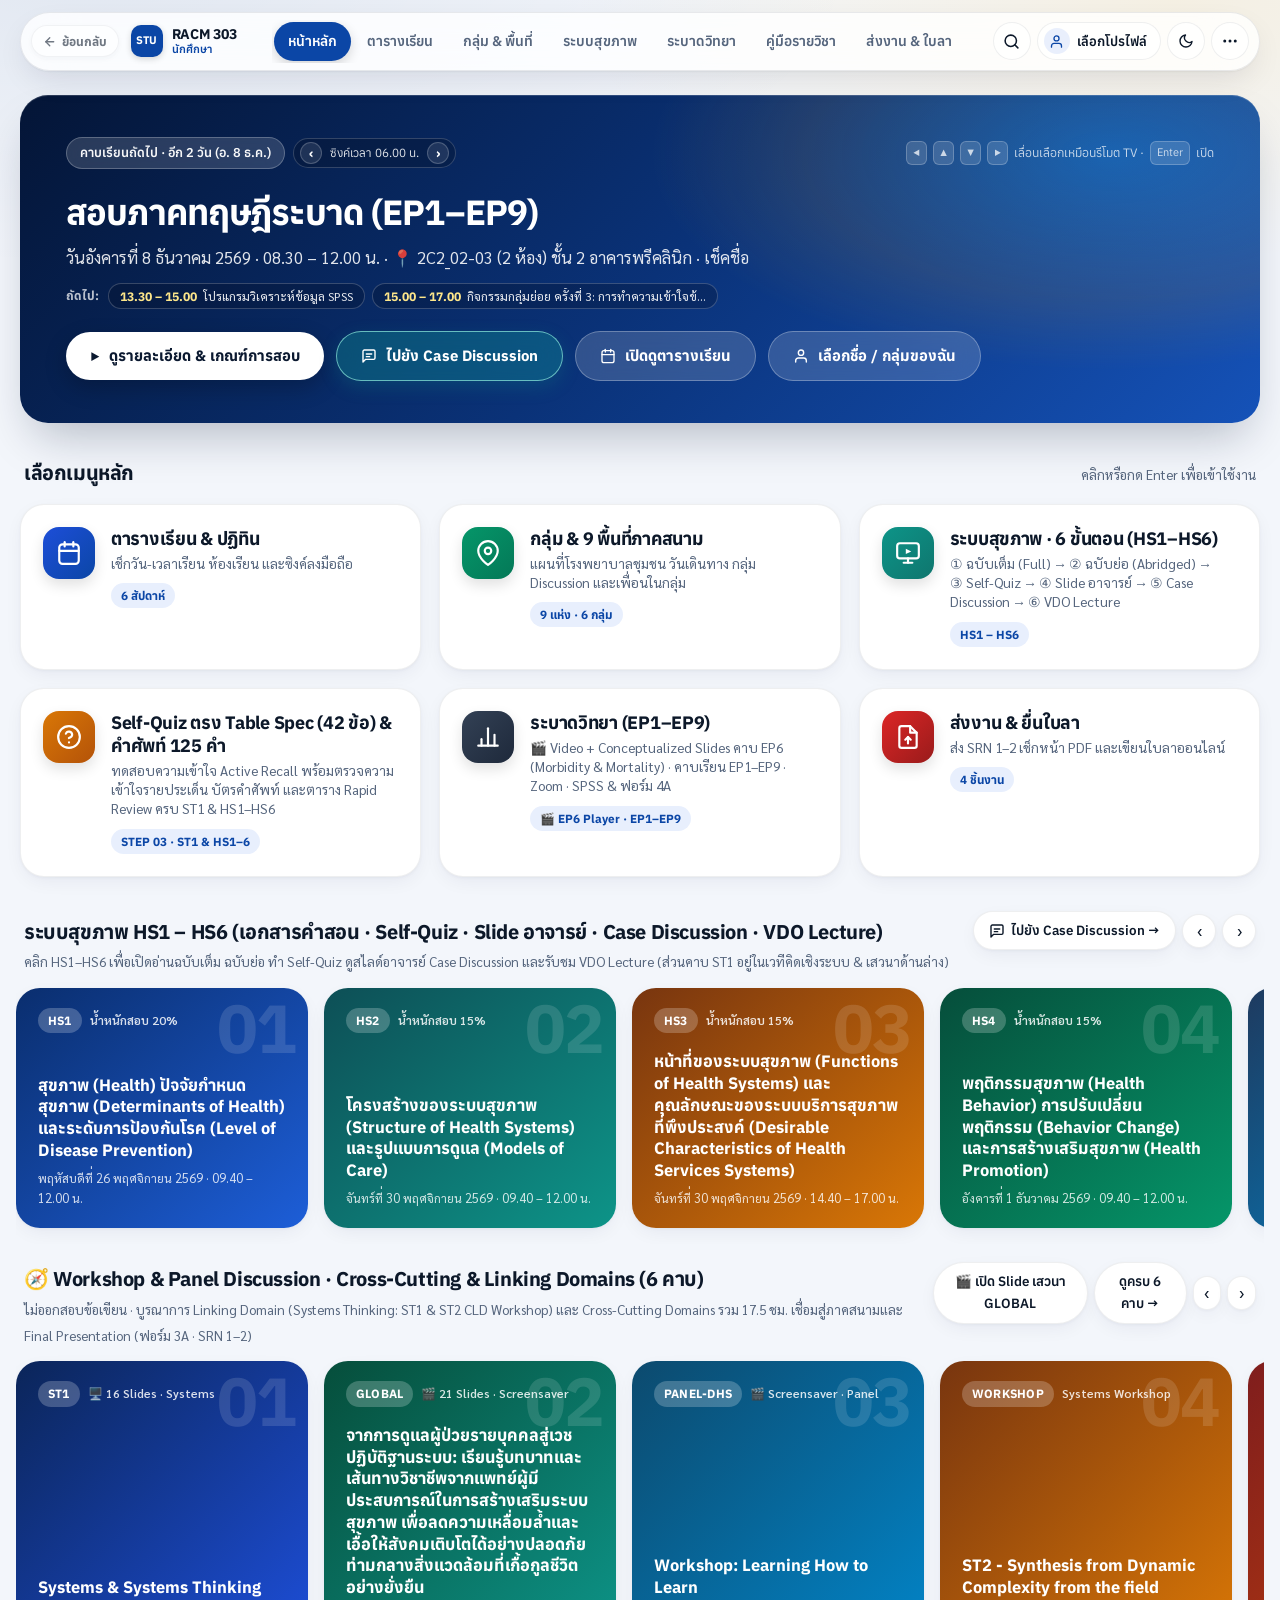
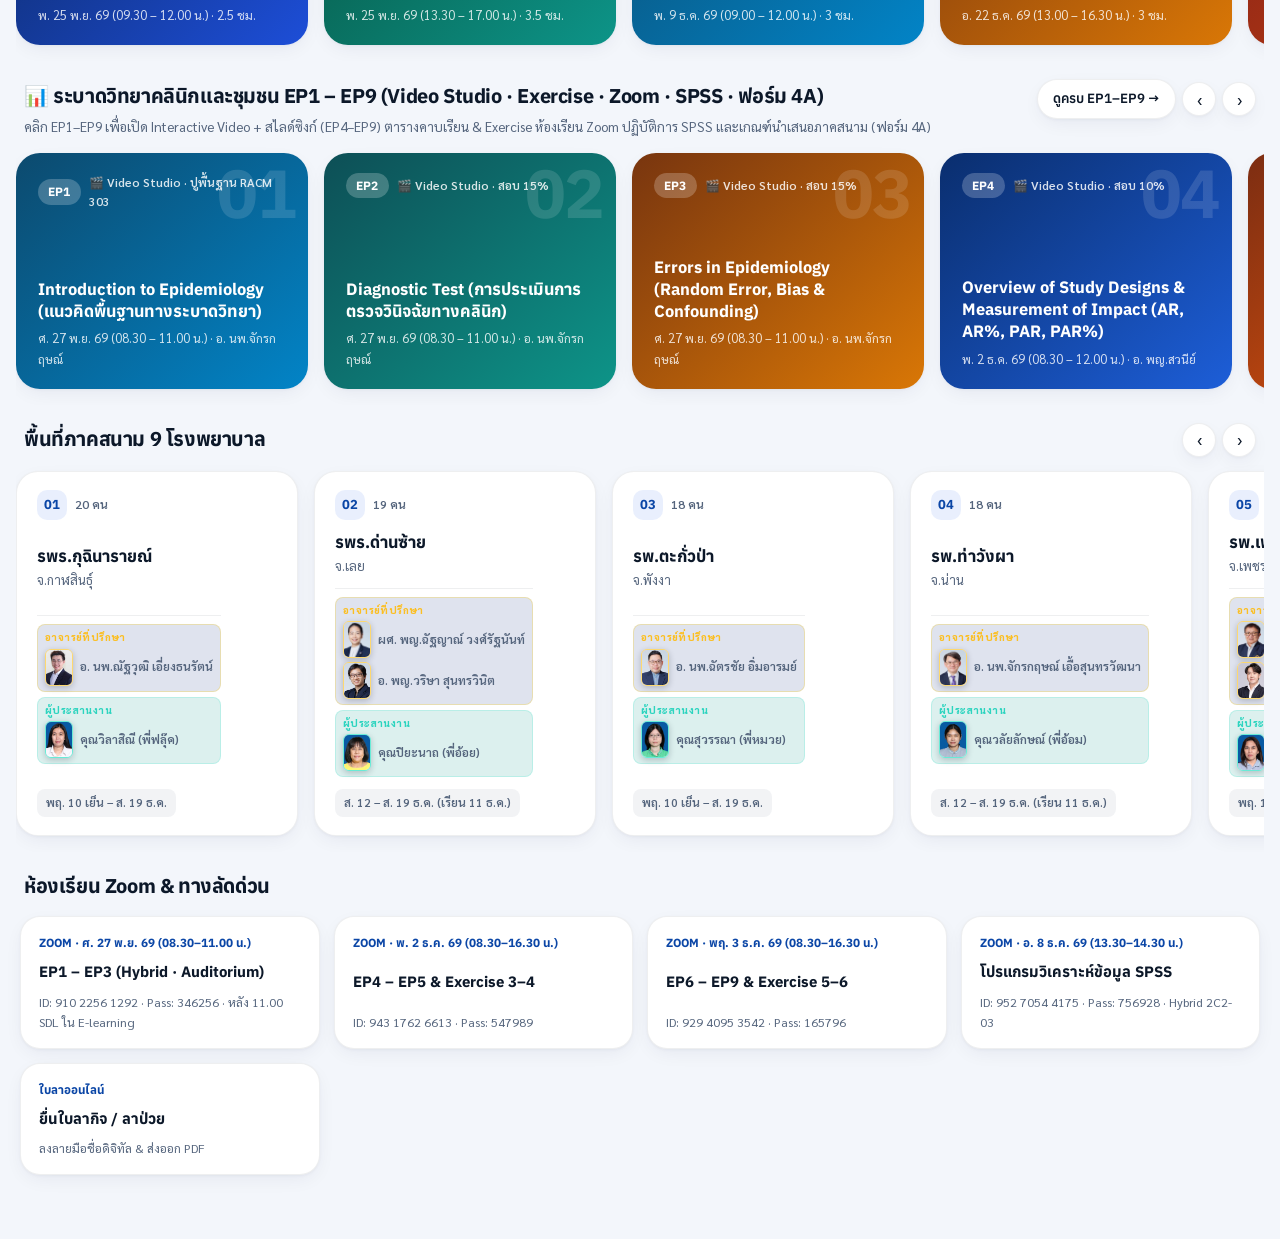
==== commit 59146f29: "polish(self-quiz): refine all 42 Table-Spec Self-Quiz items, badges, and deep-links into natural aca" ====
--- a/index.html
+++ b/index.html
@@ -18,7 +18,7 @@
   <link rel="preconnect" href="https://fonts.gstatic.com" crossorigin>
   <link href="https://fonts.googleapis.com/css2?family=Anuphan:wght@500;600;700&family=JetBrains+Mono:wght@500;700&family=Plus+Jakarta+Sans:wght@500;600;700;800&family=Sarabun:wght@400;500;600;700&display=swap" rel="stylesheet">
   <script>(function(){try{var t=localStorage.getItem("racm303_theme");if(t==="dark")document.documentElement.setAttribute("data-theme","dark");var l=localStorage.getItem("racm303_lang");if(l==="en"){document.documentElement.lang="en";document.documentElement.setAttribute("data-lang","en");}}catch(_){}})();</script>
-  <link rel="stylesheet" href="assets/styles.css?v=20261128specquiz42">
+  <link rel="stylesheet" href="assets/styles.css?v=20261128specquiz43">
   <link rel="stylesheet" href="assets/tv_ui.css?v=20261128hssdom1">
   <link rel="stylesheet" href="assets/orientation_live.css?v=20261126nokahoot1">
   <link rel="stylesheet" href="assets/st1_slides.css?v=20261125st1m5">
@@ -28,7 +28,7 @@
   <meta http-equiv="Cache-Control" content="no-cache, no-store, must-revalidate">
   <meta http-equiv="Pragma" content="no-cache">
   <meta http-equiv="Expires" content="0">
-  <script data-build-ver="20261128specquiz42">(function(){try{if(location.protocol!=="https:")return;var cur="20261128specquiz42";fetch(location.pathname+"?_bv="+Date.now(),{cache:"no-store"}).then(function(r){return r.ok?r.text():"";}).then(function(h){var m=h&&h.match(/data-build-ver="([^"]+)"/);if(m&&m[1]&&m[1]!==cur&&sessionStorage.getItem("racm_bv_reloaded")!==m[1]){sessionStorage.setItem("racm_bv_reloaded",m[1]);var u=new URL(location.href);u.searchParams.set("v",m[1]);location.replace(u.toString());}}).catch(function(){});}catch(_){}})();</script>
+  <script data-build-ver="20261128specquiz43">(function(){try{if(location.protocol!=="https:")return;var cur="20261128specquiz43";fetch(location.pathname+"?_bv="+Date.now(),{cache:"no-store"}).then(function(r){return r.ok?r.text():"";}).then(function(h){var m=h&&h.match(/data-build-ver="([^"]+)"/);if(m&&m[1]&&m[1]!==cur&&sessionStorage.getItem("racm_bv_reloaded")!==m[1]){sessionStorage.setItem("racm_bv_reloaded",m[1]);var u=new URL(location.href);u.searchParams.set("v",m[1]);location.replace(u.toString());}}).catch(function(){});}catch(_){}})();</script>
 </head>
 <body class="role-student">
   <header class="masthead student-masthead tv-masthead">
@@ -790,7 +790,7 @@
   <script src="assets/data_schedule.js?v=20261124prem9"></script>
   <script src="assets/data_roster.js?v=20261124sbp1"></script>
   <script src="assets/data_manual.js?v=20261124spss1"></script>
-  <script src="assets/data_hs_docs.js?v=20261128specquiz42"></script>
+  <script src="assets/data_hs_docs.js?v=20261128specquiz43"></script>
   <script src="assets/data_hs_discussion.js?v=20261128hs2fw2"></script>
   <script src="assets/data_hs_discussion_released_key.js?v=20261127hsakall2"></script>
   <script src="assets/data_ep1_intro.js?v=20261124ep1v1"></script>
@@ -805,21 +805,21 @@
   <script src="assets/data_hs1_vdo.js?v=20261124hs1v1"></script>
   <script src="assets/data_hs2_vdo.js?v=20261124hs2v2"></script>
   <script src="assets/data_hs3_vdo.js?v=20261124hs1v1"></script>
-  <script src="assets/data_hs4_vdo.js?v=20261128hs4v1"></script>
+  <script src="assets/data_hs4_vdo.js?v=20261128hs4v2"></script>
   <script src="assets/data_hs6_vdo.js?v=20261124hs1v1"></script>
   <script src="assets/ep6_studio.js?v=20261128hs4v1"></script>
   <script src="assets/he_video_bridge.js?v=20261126unav2"></script>
-  <script src="assets/section_takeaways.js?v=20261127ktcase1"></script>
-  <script src="assets/interactive_qa.js?v=20261128specquiz42"></script>
+  <script src="assets/section_takeaways.js?v=20261128specquiz43"></script>
+  <script src="assets/interactive_qa.js?v=20261128specquiz43"></script>
   <script src="assets/hsd_room_qr_checkin.js?v=20261128cleanbar1"></script>
   <script src="assets/pptx_exporter.js?v=20261126dohbi3"></script>
   <script src="assets/data_slides_manifest.js?v=20261125hs1s1"></script>
-  <script src="assets/data_vdo_lectures.js?v=20261128hs4v1"></script>
+  <script src="assets/data_vdo_lectures.js?v=20261128hs4v2"></script>
   <script src="assets/orientation_slides.js?v=20261126nokahoot1"></script>
   <script src="assets/st1_slides.js?v=20261128qrfix1"></script>
   <script src="assets/spss_slides.js?v=20261126unav2"></script>
-  <script src="assets/portal.js?v=20261128specquiz42"></script>
-  <script src="assets/tv_launcher.js?v=20261128specquiz42"></script>
+  <script src="assets/portal.js?v=20261128specquiz43"></script>
+  <script src="assets/tv_launcher.js?v=20261128specquiz43"></script>
   <script src="assets/gdrive_pdf_preview.js?v=20261128ths16"></script>
 </body>
 </html>
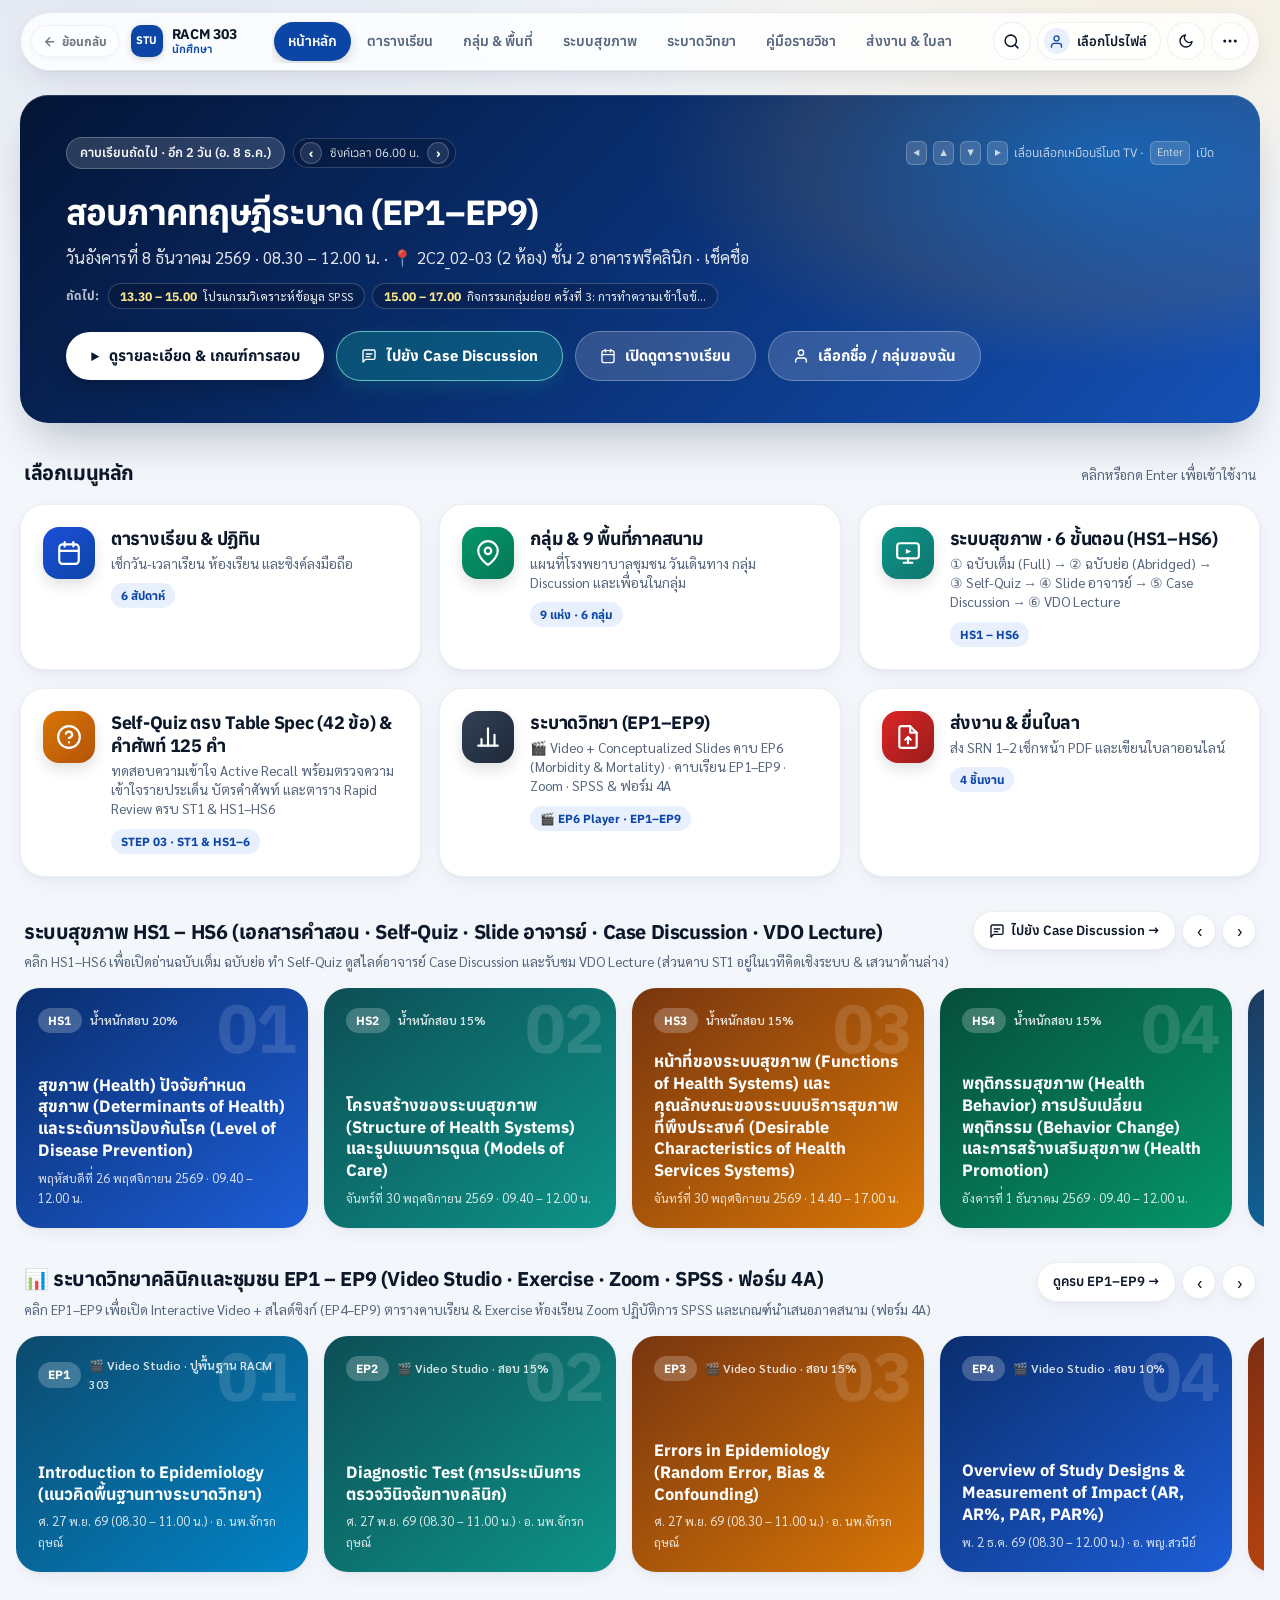
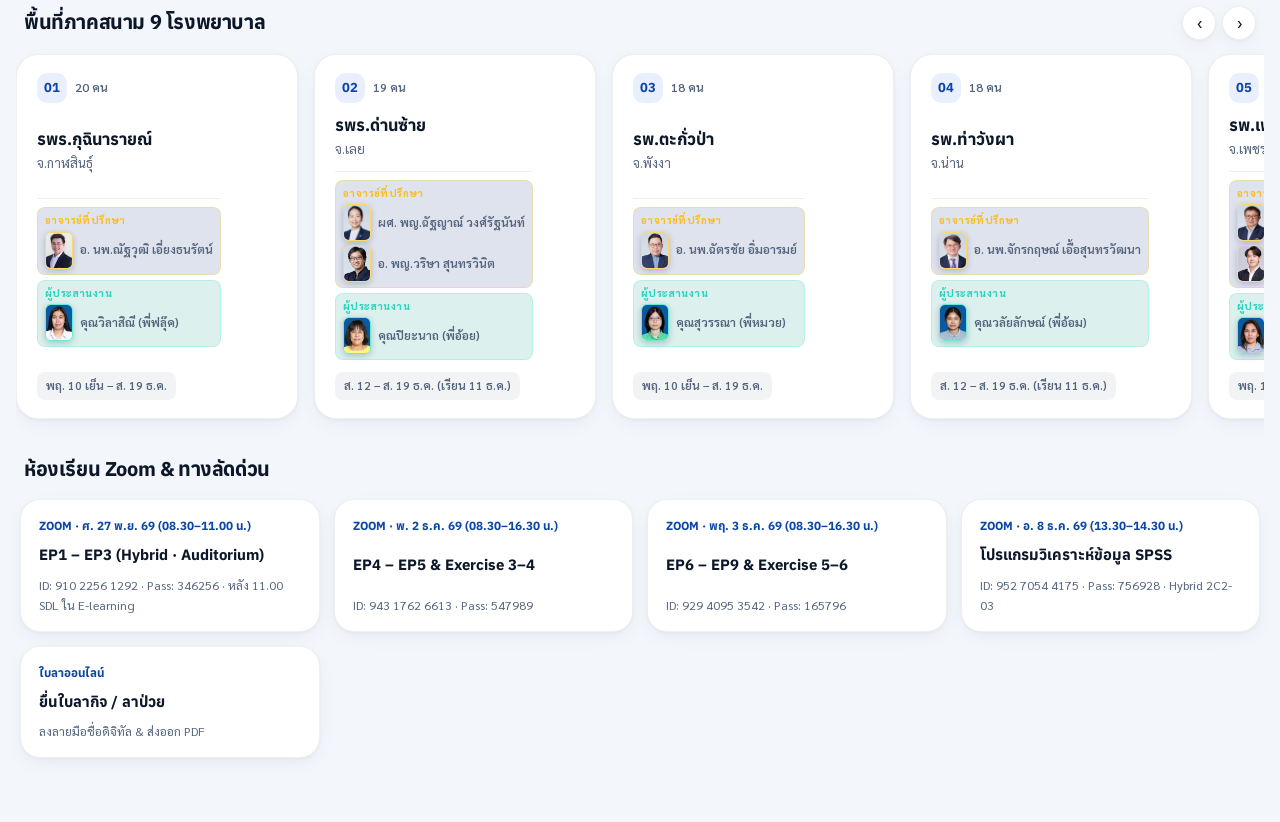
==== commit cbc49a90: "feat(hs2-discussion): add HS2 Case 3 blank worksheet & scrub scenario title spoilers across all 13 c" ====
--- a/index.html
+++ b/index.html
@@ -18,17 +18,17 @@
   <link rel="preconnect" href="https://fonts.gstatic.com" crossorigin>
   <link href="https://fonts.googleapis.com/css2?family=Anuphan:wght@500;600;700&family=JetBrains+Mono:wght@500;700&family=Plus+Jakarta+Sans:wght@500;600;700;800&family=Sarabun:wght@400;500;600;700&display=swap" rel="stylesheet">
   <script>(function(){try{var t=localStorage.getItem("racm303_theme");if(t==="dark")document.documentElement.setAttribute("data-theme","dark");var l=localStorage.getItem("racm303_lang");if(l==="en"){document.documentElement.lang="en";document.documentElement.setAttribute("data-lang","en");}}catch(_){}})();</script>
-  <link rel="stylesheet" href="assets/styles.css?v=20261128specquiz43">
-  <link rel="stylesheet" href="assets/tv_ui.css?v=20261128hssdom1">
+  <link rel="stylesheet" href="assets/styles.css?v=20261128hs2c3">
+  <link rel="stylesheet" href="assets/tv_ui.css?v=20261128specquiz44">
   <link rel="stylesheet" href="assets/orientation_live.css?v=20261126nokahoot1">
   <link rel="stylesheet" href="assets/st1_slides.css?v=20261125st1m5">
-  <link rel="stylesheet" href="assets/panel_screensaver_slides.css?v=20261128qrfix2">
+  <link rel="stylesheet" href="assets/panel_screensaver_slides.css?v=20261128specquiz44">
   <link rel="stylesheet" href="assets/gdrive_pdf_preview.css?v=20261124pdf24">
   <link rel="stylesheet" href="assets/hsd_room_qr.css?v=20261126rstchk2">
   <meta http-equiv="Cache-Control" content="no-cache, no-store, must-revalidate">
   <meta http-equiv="Pragma" content="no-cache">
   <meta http-equiv="Expires" content="0">
-  <script data-build-ver="20261128specquiz43">(function(){try{if(location.protocol!=="https:")return;var cur="20261128specquiz43";fetch(location.pathname+"?_bv="+Date.now(),{cache:"no-store"}).then(function(r){return r.ok?r.text():"";}).then(function(h){var m=h&&h.match(/data-build-ver="([^"]+)"/);if(m&&m[1]&&m[1]!==cur&&sessionStorage.getItem("racm_bv_reloaded")!==m[1]){sessionStorage.setItem("racm_bv_reloaded",m[1]);var u=new URL(location.href);u.searchParams.set("v",m[1]);location.replace(u.toString());}}).catch(function(){});}catch(_){}})();</script>
+  <script data-build-ver="20261128specquiz44">(function(){try{if(location.protocol!=="https:")return;var cur="20261128specquiz44";fetch(location.pathname+"?_bv="+Date.now(),{cache:"no-store"}).then(function(r){return r.ok?r.text():"";}).then(function(h){var m=h&&h.match(/data-build-ver="([^"]+)"/);if(m&&m[1]&&m[1]!==cur&&sessionStorage.getItem("racm_bv_reloaded")!==m[1]){sessionStorage.setItem("racm_bv_reloaded",m[1]);var u=new URL(location.href);u.searchParams.set("v",m[1]);location.replace(u.toString());}}).catch(function(){});}catch(_){}})();</script>
 </head>
 <body class="role-student">
   <header class="masthead student-masthead tv-masthead">
@@ -89,8 +89,8 @@
               <span class="ngb-sub">Core Domains (HS1–6) · Workshop &amp; Panel (Cross-Cutting &amp; Linking) · Discussion · โจทย์</span>
             </button>
             <button class="nav-group-btn" type="button" data-nav-cat="epidemiology" aria-expanded="false">
-              <span class="ngb-top"><span class="ngb-ico">📊</span><span class="ngb-title">ระบาดวิทยา</span><span class="ngb-pill">EP1–EP9</span></span>
-              <span class="ngb-sub">คาบเรียน EP1–EP9 · Exercise 1–6 · ห้องเรียน Zoom · SPSS &amp; ฟอร์ม 4A</span>
+              <span class="ngb-top"><span class="ngb-ico">📊</span><span class="ngb-title">ระบาดวิทยา</span><span class="ngb-pill">EP1–9 + SPSS &amp; Survey</span></span>
+              <span class="ngb-sub">ออกสอบ (EP1–EP9 &amp; Ex) · ไม่ออกสอบ (RAGE 201/301 · SPSS · ฟอร์ม 4A)</span>
             </button>
             <button class="nav-group-btn" type="button" data-nav-cat="manual" aria-expanded="false">
               <span class="ngb-top"><span class="ngb-ico">📘</span><span class="ngb-title">คู่มือรายวิชา</span><span class="ngb-pill">17 บท</span></span>
@@ -649,8 +649,8 @@
           <div class="header-actions">
             <button class="btn primary" id="jumpTextbookToHsDiscBtn" type="button">⑤ Case Discussion HS1 →</button>
             <button class="btn" id="toggleAllAnswersBtn" type="button">เปิดแนวคำตอบทั้งหมด</button>
-            <a class="btn pdf-red" id="exportTextbookPdfBtn" href="exports/pdf/HS1.pdf?v=20261128ths16" download="RACM303_HS1.pdf" title="ส่งออกบทเรียนนี้เป็นไฟล์ PDF"><svg class="btn-ico" viewBox="0 0 24 24" fill="none" stroke="currentColor" stroke-width="2" stroke-linecap="round" stroke-linejoin="round" aria-hidden="true"><path d="M14 2H6a2 2 0 0 0-2 2v16a2 2 0 0 0 2 2h12a2 2 0 0 0 2-2V8z"/><path d="M14 2v6h6"/><path d="M12 18v-6"/><path d="m9.5 15.5 2.5 2.5 2.5-2.5"/></svg>Export as PDF</a>
-            <a class="btn docx-blue" id="exportTextbookDocxBtn" href="exports/docx/HS1.docx?v=20261128ths16" download="RACM303_HS1.docx" title="ส่งออกบทเรียนนี้เป็นไฟล์ Microsoft Word (.docx)"><svg class="btn-ico" viewBox="0 0 24 24" fill="none" stroke="currentColor" stroke-width="2" stroke-linecap="round" stroke-linejoin="round" aria-hidden="true"><path d="M14.5 2H6a2 2 0 0 0-2 2v16a2 2 0 0 0 2 2h12a2 2 0 0 0 2-2V7.5L14.5 2z"/><polyline points="14 2 14 8 20 8"/><line x1="8" y1="13" x2="16" y2="13"/><line x1="8" y1="17" x2="13.5" y2="17"/></svg>Export as .docx</a>
+            <a class="btn pdf-red" id="exportTextbookPdfBtn" href="exports/pdf/HS1.pdf?v=20261128specquiz44" download="RACM303_HS1.pdf" title="ส่งออกบทเรียนนี้เป็นไฟล์ PDF"><svg class="btn-ico" viewBox="0 0 24 24" fill="none" stroke="currentColor" stroke-width="2" stroke-linecap="round" stroke-linejoin="round" aria-hidden="true"><path d="M14 2H6a2 2 0 0 0-2 2v16a2 2 0 0 0 2 2h12a2 2 0 0 0 2-2V8z"/><path d="M14 2v6h6"/><path d="M12 18v-6"/><path d="m9.5 15.5 2.5 2.5 2.5-2.5"/></svg>Export as PDF</a>
+            <a class="btn docx-blue" id="exportTextbookDocxBtn" href="exports/docx/HS1.docx?v=20261128specquiz44" download="RACM303_HS1.docx" title="ส่งออกบทเรียนนี้เป็นไฟล์ Microsoft Word (.docx)"><svg class="btn-ico" viewBox="0 0 24 24" fill="none" stroke="currentColor" stroke-width="2" stroke-linecap="round" stroke-linejoin="round" aria-hidden="true"><path d="M14.5 2H6a2 2 0 0 0-2 2v16a2 2 0 0 0 2 2h12a2 2 0 0 0 2-2V7.5L14.5 2z"/><polyline points="14 2 14 8 20 8"/><line x1="8" y1="13" x2="16" y2="13"/><line x1="8" y1="17" x2="13.5" y2="17"/></svg>Export as .docx</a>
             <button class="btn print-ink" id="printTextbookBtn" type="button" title="สั่งพิมพ์บทเรียนนี้ (Print)"><svg class="btn-ico" viewBox="0 0 24 24" fill="none" stroke="currentColor" stroke-width="2" stroke-linecap="round" stroke-linejoin="round" aria-hidden="true"><polyline points="6 9 6 2 18 2 18 9"/><path d="M6 18H4a2 2 0 0 1-2-2v-5a2 2 0 0 1 2-2h16a2 2 0 0 1 2 2v5a2 2 0 0 1-2 2h-2"/><rect x="6" y="14" width="12" height="8"/></svg>Print</button>
           </div>
         </div>
@@ -665,7 +665,7 @@
           </aside>
 
           <div class="reader-paper">
-            <div id="textbookDriveReaderBar" class="tb-drive-reader-bar hsd-no-print"></div>
+            <div id="textbookDriveReaderBar" class="tb-drive-reader-bar hsd-no-print" hidden></div>
             <div class="reader-toolbar">
               <span id="activeTextbookMeta" style="font-size:13.5px;color:var(--teal-deep);font-weight:600"></span>
               <div class="font-Controls" aria-label="ปรับขนาดตัวอักษร">
@@ -785,14 +785,14 @@
   <script>window.PORTAL_ROLE = "student";</script>
   <script src="assets/vendor/mqtt.min.js?v=20261122tv7"></script>
   <script src="assets/vendor/peerjs.min.js?v=20261122tv7"></script>
-  <script src="assets/panel_screensaver_slides.js?v=20261128nosync1"></script>
-  <script src="assets/live_classroom.js?v=20261128gdoc2"></script>
+  <script src="assets/panel_screensaver_slides.js?v=20261128specquiz44"></script>
+  <script src="assets/live_classroom.js?v=20261128specquiz44"></script>
   <script src="assets/data_schedule.js?v=20261124prem9"></script>
   <script src="assets/data_roster.js?v=20261124sbp1"></script>
   <script src="assets/data_manual.js?v=20261124spss1"></script>
-  <script src="assets/data_hs_docs.js?v=20261128specquiz43"></script>
-  <script src="assets/data_hs_discussion.js?v=20261128hs2fw2"></script>
-  <script src="assets/data_hs_discussion_released_key.js?v=20261127hsakall2"></script>
+  <script src="assets/data_hs_docs.js?v=20261128specquiz44"></script>
+  <script src="assets/data_hs_discussion.js?v=20261128hs2c3"></script>
+  <script src="assets/data_hs_discussion_released_key.js?v=20261128hs2c3"></script>
   <script src="assets/data_ep1_intro.js?v=20261124ep1v1"></script>
   <script src="assets/data_ep2_diagnostic.js?v=20261124ep23v1"></script>
   <script src="assets/data_ep3_errors.js?v=20261124ep23v1"></script>
@@ -805,21 +805,21 @@
   <script src="assets/data_hs1_vdo.js?v=20261124hs1v1"></script>
   <script src="assets/data_hs2_vdo.js?v=20261124hs2v2"></script>
   <script src="assets/data_hs3_vdo.js?v=20261124hs1v1"></script>
-  <script src="assets/data_hs4_vdo.js?v=20261128hs4v2"></script>
+  <script src="assets/data_hs4_vdo.js?v=20261128specquiz44"></script>
   <script src="assets/data_hs6_vdo.js?v=20261124hs1v1"></script>
-  <script src="assets/ep6_studio.js?v=20261128hs4v1"></script>
+  <script src="assets/ep6_studio.js?v=20261128specquiz44"></script>
   <script src="assets/he_video_bridge.js?v=20261126unav2"></script>
-  <script src="assets/section_takeaways.js?v=20261128specquiz43"></script>
-  <script src="assets/interactive_qa.js?v=20261128specquiz43"></script>
-  <script src="assets/hsd_room_qr_checkin.js?v=20261128cleanbar1"></script>
+  <script src="assets/section_takeaways.js?v=20261128hs2c3"></script>
+  <script src="assets/interactive_qa.js?v=20261128specquiz44"></script>
+  <script src="assets/hsd_room_qr_checkin.js?v=20261128specquiz44"></script>
   <script src="assets/pptx_exporter.js?v=20261126dohbi3"></script>
   <script src="assets/data_slides_manifest.js?v=20261125hs1s1"></script>
-  <script src="assets/data_vdo_lectures.js?v=20261128hs4v2"></script>
+  <script src="assets/data_vdo_lectures.js?v=20261128specquiz44"></script>
   <script src="assets/orientation_slides.js?v=20261126nokahoot1"></script>
-  <script src="assets/st1_slides.js?v=20261128qrfix1"></script>
+  <script src="assets/st1_slides.js?v=20261128specquiz44"></script>
   <script src="assets/spss_slides.js?v=20261126unav2"></script>
-  <script src="assets/portal.js?v=20261128specquiz43"></script>
-  <script src="assets/tv_launcher.js?v=20261128specquiz43"></script>
-  <script src="assets/gdrive_pdf_preview.js?v=20261128ths16"></script>
+  <script src="assets/portal.js?v=20261128hs2c3"></script>
+  <script src="assets/tv_launcher.js?v=20261128specquiz44"></script>
+  <script src="assets/gdrive_pdf_preview.js?v=20261128specquiz44"></script>
 </body>
 </html>
--- a/assets/styles.css
+++ b/assets/styles.css
@@ -25297,6 +25297,12 @@
 }
 
 /* Reader Top Return-to-Drive & Sibling File Switcher Bar */
+.tb-drive-reader-bar[hidden],
+#textbookDriveReaderBar[hidden],
+#textbookDriveReaderBar:empty {
+  display: none !important;
+}
+
 .tb-drive-reader-bar {
   display: flex;
   align-items: center;
--- a/assets/tv_ui.css
+++ b/assets/tv_ui.css
@@ -1361,7 +1361,8 @@
   border: 1px solid rgba(15, 118, 110, 0.24);
 }
 
-.tv-sibling-pill.is-hs-track-pill[data-tv-hs-track="beyond"].is-active {
+.tv-sibling-pill.is-hs-track-pill[data-tv-hs-track="beyond"].is-active,
+.tv-sibling-pill.is-hs-track-pill[data-tv-ep-track="beyond"].is-active {
   background: #0f766e;
   color: #ffffff;
 }
@@ -1384,7 +1385,8 @@
   border-color: rgba(45, 212, 191, 0.3);
 }
 
-html[data-theme="dark"] .tv-sibling-pill.is-hs-track-pill[data-tv-hs-track="beyond"].is-active {
+html[data-theme="dark"] .tv-sibling-pill.is-hs-track-pill[data-tv-hs-track="beyond"].is-active,
+html[data-theme="dark"] .tv-sibling-pill.is-hs-track-pill[data-tv-ep-track="beyond"].is-active {
   background: #2dd4bf;
   color: #042f2e;
 }
